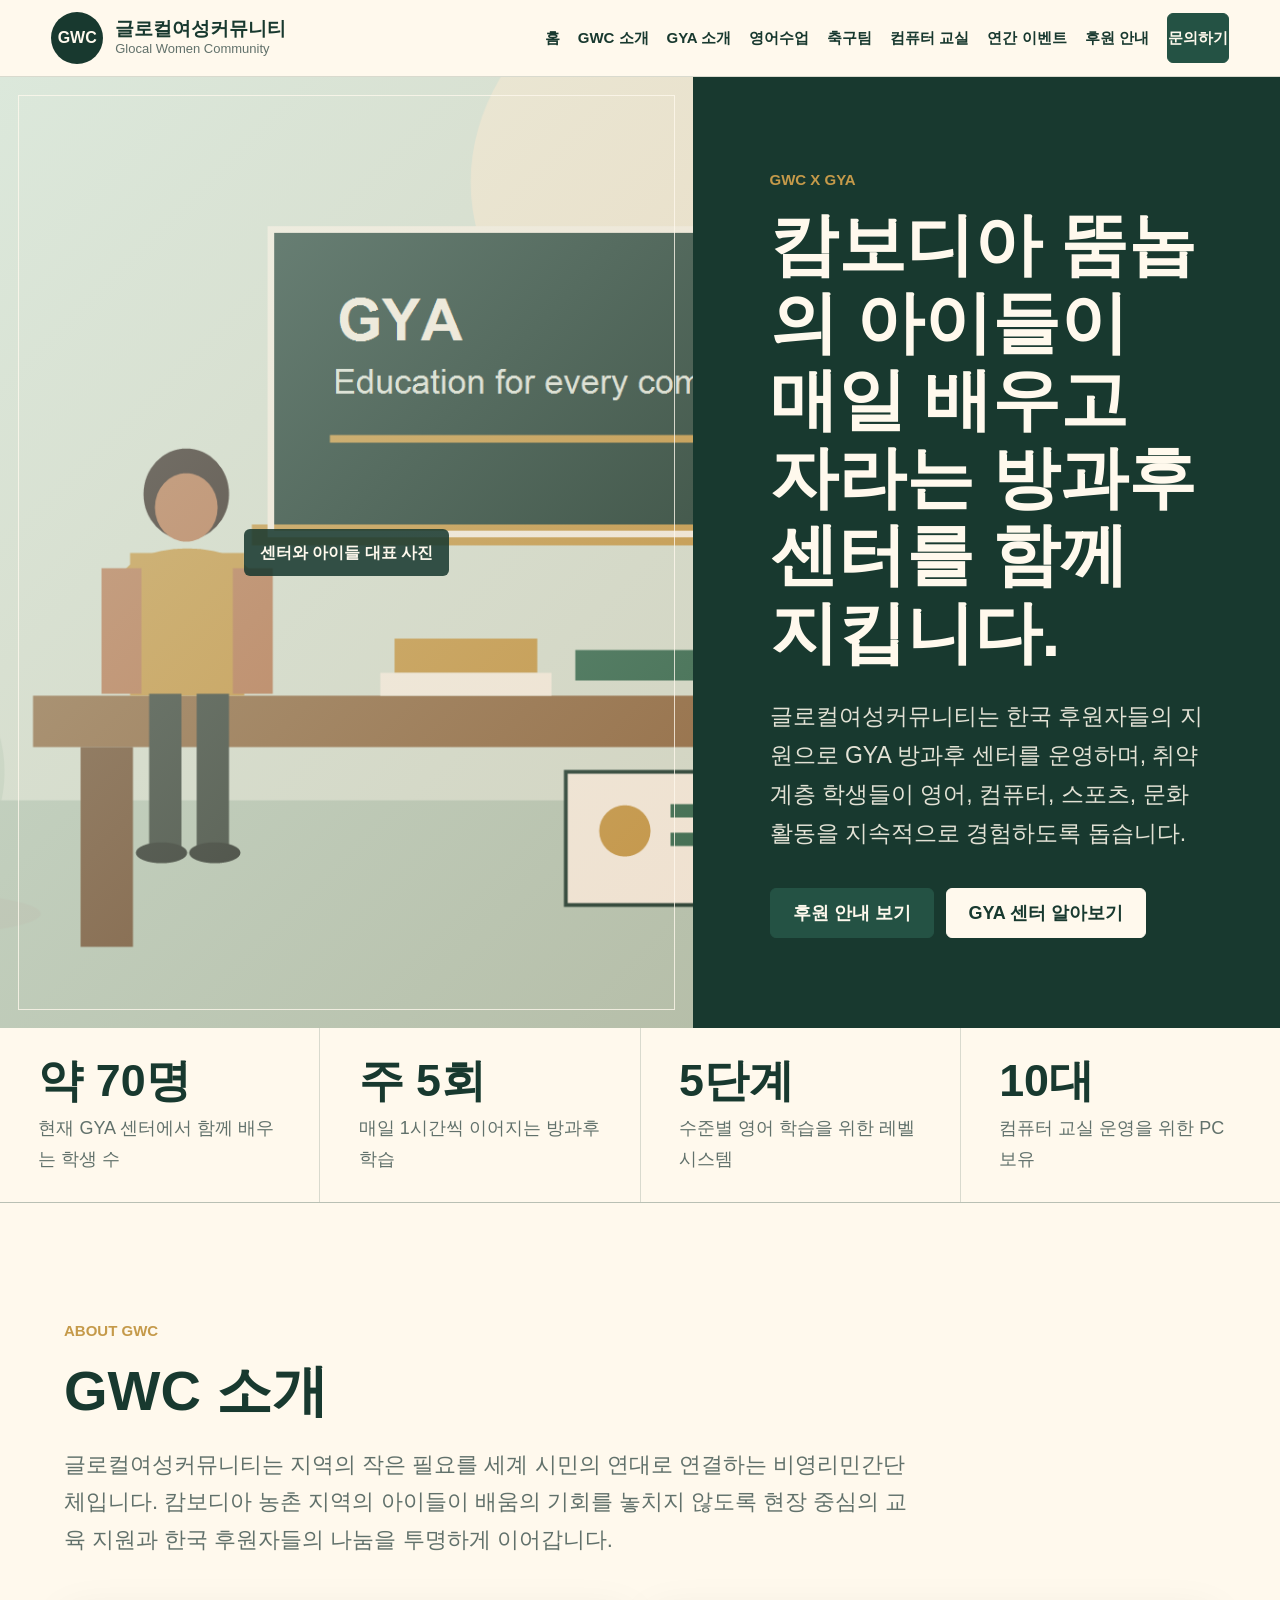
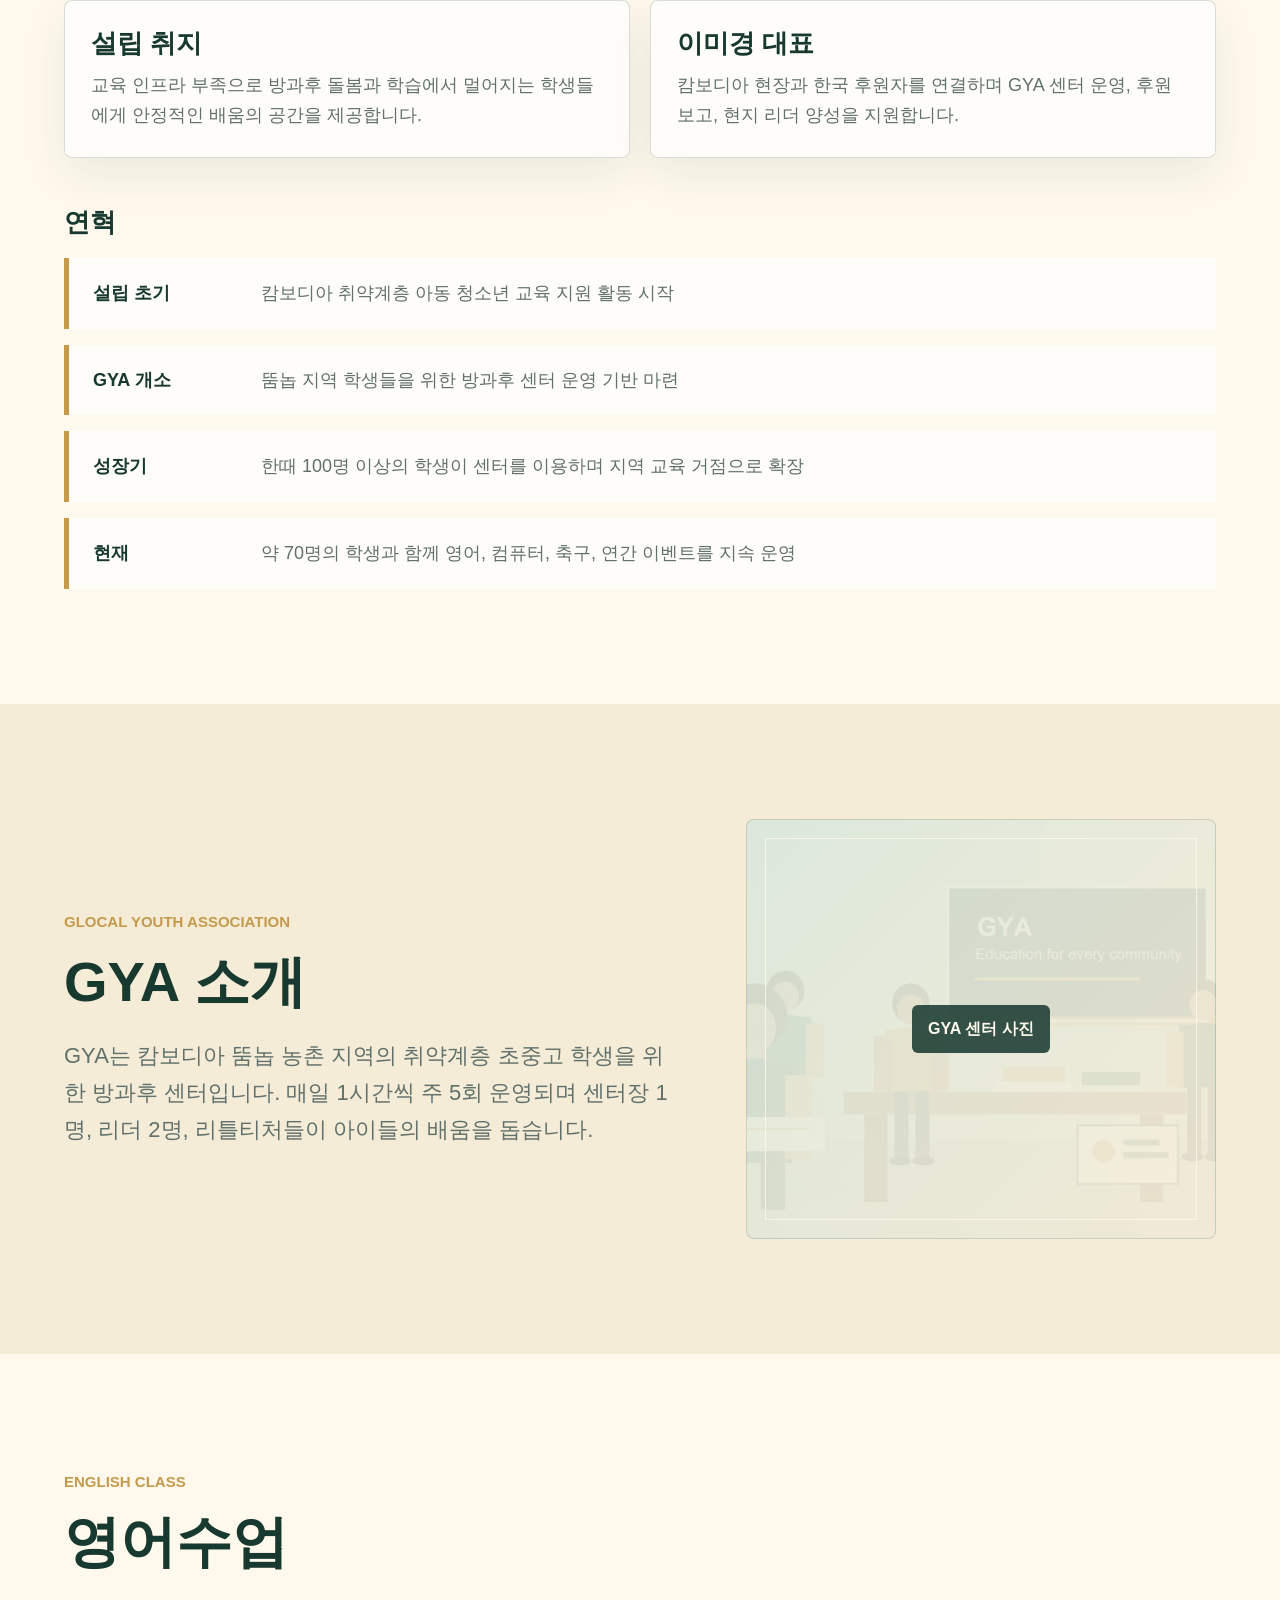
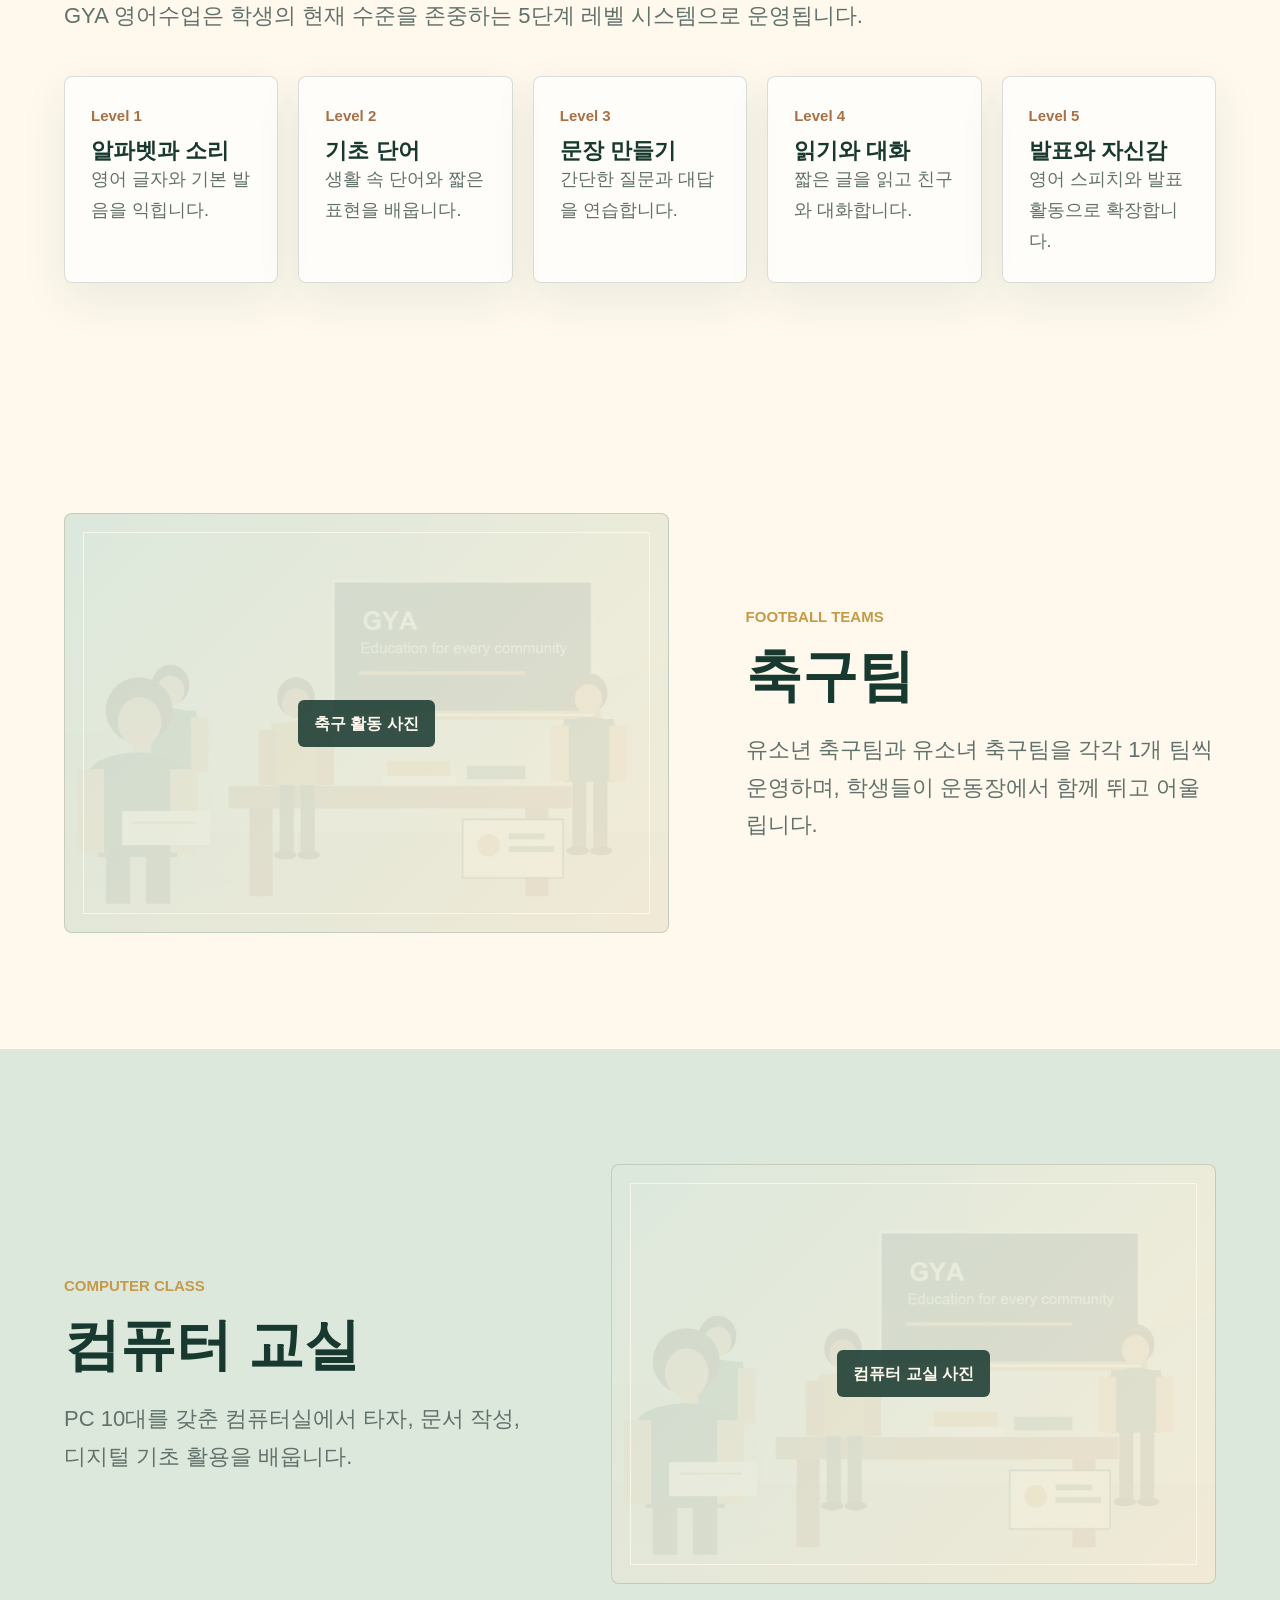
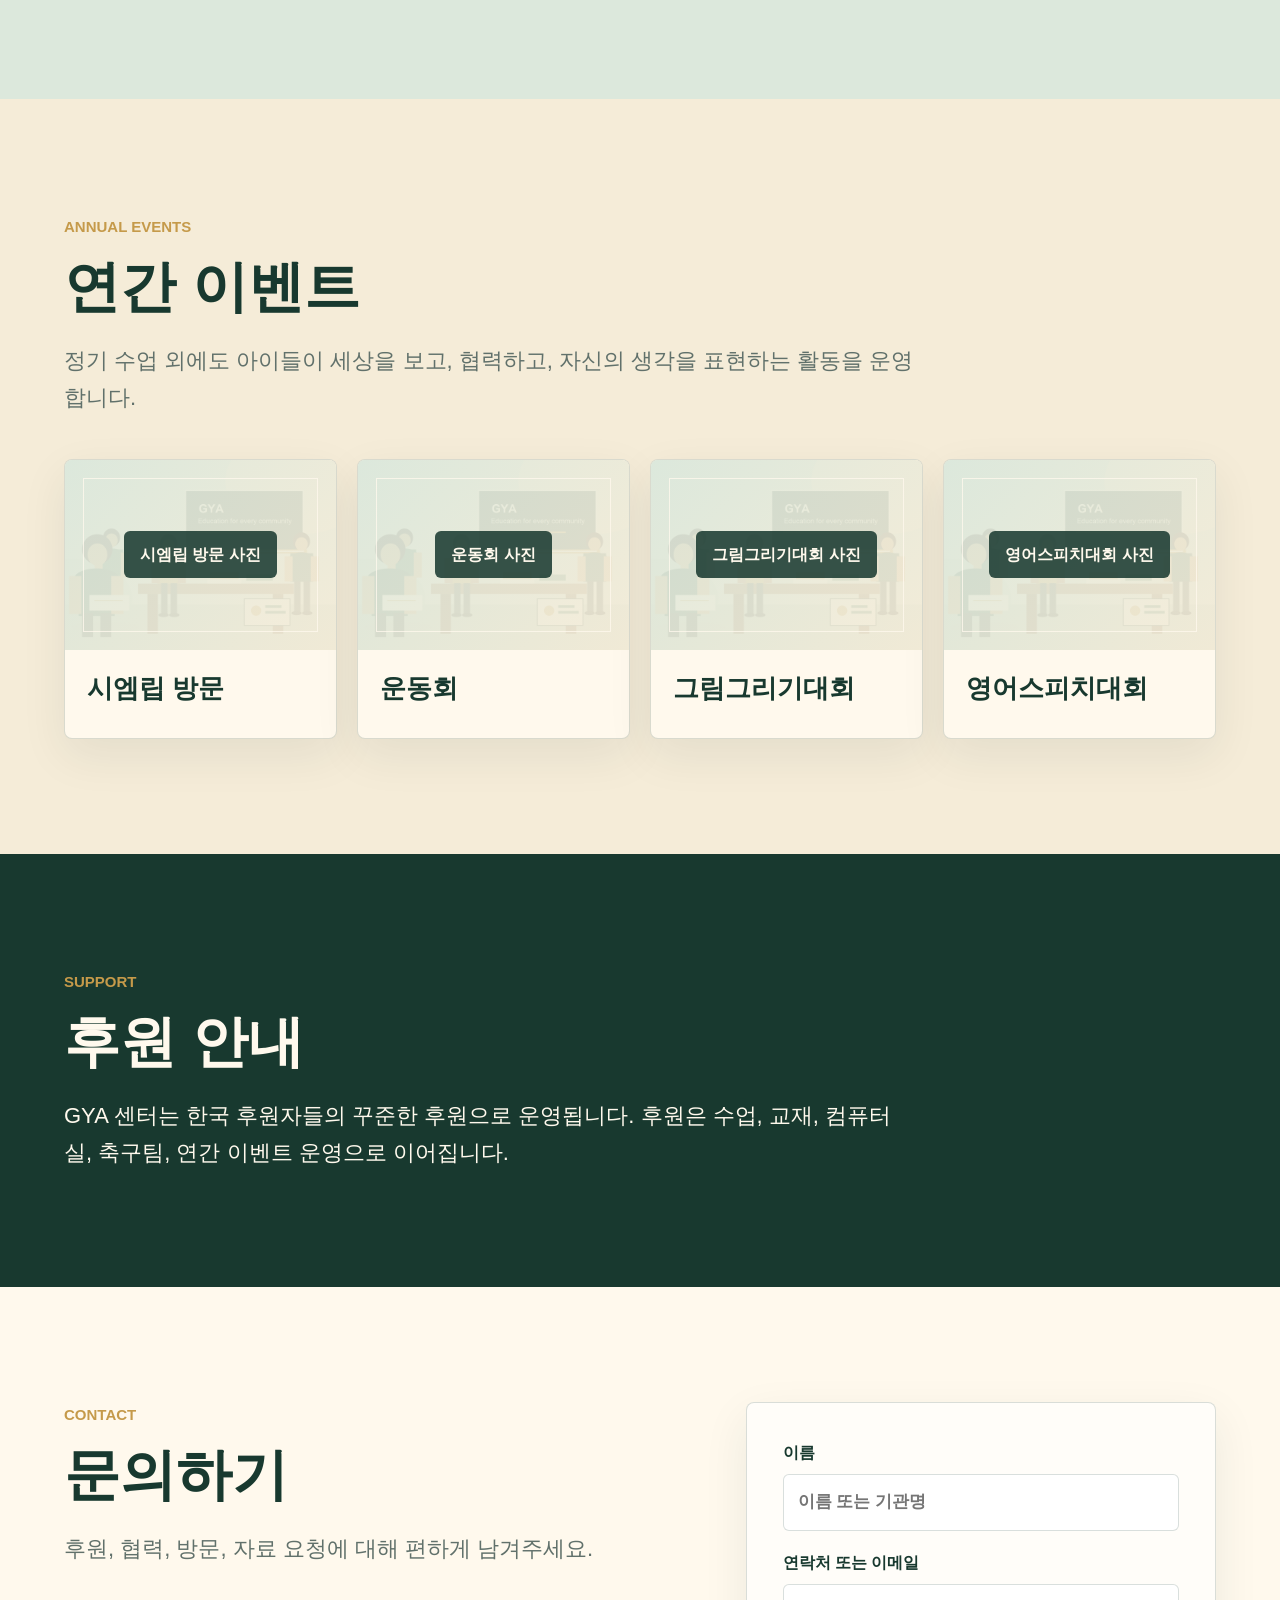
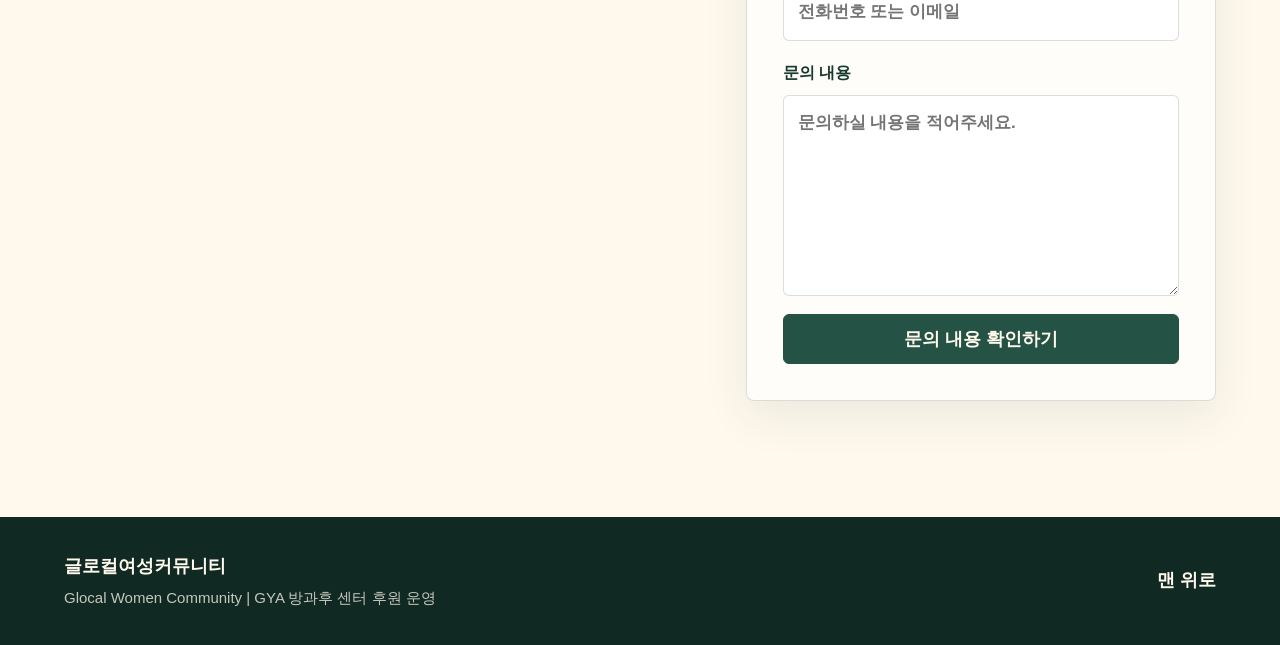
==== index.html @ 7e966a12 "Add GWC homepage and business card" ====
<!doctype html>
<html lang="ko">
  <head>
    <meta charset="UTF-8" />
    <meta name="viewport" content="width=device-width, initial-scale=1.0" />
    <meta
      name="description"
      content="글로컬여성커뮤니티(GWC)는 캄보디아 뚬놉 지역 취약계층 학생을 위한 GYA 방과후 센터를 운영하는 비영리민간단체입니다."
    />
    <title>글로컬여성커뮤니티 GWC</title>
    <link rel="stylesheet" href="styles.css" />
  </head>
  <body>
    <header class="site-header" data-header>
      <a class="brand" href="#home" aria-label="글로컬여성커뮤니티 홈으로 이동">
        <span class="brand-mark">GWC</span>
        <span>
          <strong>글로컬여성커뮤니티</strong>
          <small>Glocal Women Community</small>
        </span>
      </a>

      <button class="menu-button" type="button" aria-label="메뉴 열기" aria-expanded="false" data-menu-button>
        <span></span>
        <span></span>
        <span></span>
      </button>

      <nav class="site-nav" aria-label="주요 메뉴" data-nav>
        <a href="#home">홈</a>
        <a href="#gwc">GWC 소개</a>
        <a href="#gya">GYA 소개</a>
        <a href="#english">영어수업</a>
        <a href="#football">축구팀</a>
        <a href="#computer">컴퓨터 교실</a>
        <a href="#events">연간 이벤트</a>
        <a href="#support">후원 안내</a>
        <a class="nav-cta" href="#contact">문의하기</a>
      </nav>
    </header>

    <main>
      <section class="hero" id="home">
        <div class="hero-visual photo-placeholder photo-hero" role="img" aria-label="센터와 아이들을 대표하는 임시 이미지 영역">
          <span>센터와 아이들 대표 사진</span>
        </div>
        <div class="hero-content">
          <p class="eyebrow">GWC x GYA</p>
          <h1>캄보디아 뚬놉의 아이들이 매일 배우고 자라는 방과후 센터를 함께 지킵니다.</h1>
          <p class="hero-copy">
            글로컬여성커뮤니티는 한국 후원자들의 지원으로 GYA 방과후 센터를 운영하며,
            취약계층 학생들이 영어, 컴퓨터, 스포츠, 문화 활동을 지속적으로 경험하도록 돕습니다.
          </p>
          <div class="hero-actions">
            <a class="button primary" href="#support">후원 안내 보기</a>
            <a class="button secondary" href="#gya">GYA 센터 알아보기</a>
          </div>
        </div>
      </section>

      <section class="impact-band" aria-label="핵심 운영 정보">
        <div><strong>약 70명</strong><span>현재 GYA 센터에서 함께 배우는 학생 수</span></div>
        <div><strong>주 5회</strong><span>매일 1시간씩 이어지는 방과후 학습</span></div>
        <div><strong>5단계</strong><span>수준별 영어 학습을 위한 레벨 시스템</span></div>
        <div><strong>10대</strong><span>컴퓨터 교실 운영을 위한 PC 보유</span></div>
      </section>

      <section class="section intro-section" id="gwc">
        <div class="section-heading">
          <p class="eyebrow">About GWC</p>
          <h2>GWC 소개</h2>
          <p>
            글로컬여성커뮤니티는 지역의 작은 필요를 세계 시민의 연대로 연결하는 비영리민간단체입니다.
            캄보디아 농촌 지역의 아이들이 배움의 기회를 놓치지 않도록 현장 중심의 교육 지원과
            한국 후원자들의 나눔을 투명하게 이어갑니다.
          </p>
        </div>

        <div class="purpose-grid">
          <article>
            <h3>설립 취지</h3>
            <p>교육 인프라 부족으로 방과후 돌봄과 학습에서 멀어지는 학생들에게 안정적인 배움의 공간을 제공합니다.</p>
          </article>
          <article>
            <h3>이미경 대표</h3>
            <p>캄보디아 현장과 한국 후원자를 연결하며 GYA 센터 운영, 후원 보고, 현지 리더 양성을 지원합니다.</p>
          </article>
        </div>

        <div class="history">
          <h3>연혁</h3>
          <ol>
            <li><time>설립 초기</time><span>캄보디아 취약계층 아동 청소년 교육 지원 활동 시작</span></li>
            <li><time>GYA 개소</time><span>뚬놉 지역 학생들을 위한 방과후 센터 운영 기반 마련</span></li>
            <li><time>성장기</time><span>한때 100명 이상의 학생이 센터를 이용하며 지역 교육 거점으로 확장</span></li>
            <li><time>현재</time><span>약 70명의 학생과 함께 영어, 컴퓨터, 축구, 연간 이벤트를 지속 운영</span></li>
          </ol>
        </div>
      </section>

      <section class="section gya-section" id="gya">
        <div class="split">
          <div class="section-heading">
            <p class="eyebrow">Glocal Youth Association</p>
            <h2>GYA 소개</h2>
            <p>
              GYA는 캄보디아 뚬놉 농촌 지역의 취약계층 초중고 학생을 위한 방과후 센터입니다.
              매일 1시간씩 주 5회 운영되며 센터장 1명, 리더 2명, 리틀티처들이 아이들의 배움을 돕습니다.
            </p>
          </div>
          <div class="photo-placeholder center-photo" role="img" aria-label="GYA 센터 사진 임시 영역">
            <span>GYA 센터 사진</span>
          </div>
        </div>
      </section>

      <section class="section program-section" id="english">
        <div class="section-heading">
          <p class="eyebrow">English Class</p>
          <h2>영어수업</h2>
          <p>GYA 영어수업은 학생의 현재 수준을 존중하는 5단계 레벨 시스템으로 운영됩니다.</p>
        </div>
        <div class="level-grid">
          <article><span>Level 1</span><strong>알파벳과 소리</strong><p>영어 글자와 기본 발음을 익힙니다.</p></article>
          <article><span>Level 2</span><strong>기초 단어</strong><p>생활 속 단어와 짧은 표현을 배웁니다.</p></article>
          <article><span>Level 3</span><strong>문장 만들기</strong><p>간단한 질문과 대답을 연습합니다.</p></article>
          <article><span>Level 4</span><strong>읽기와 대화</strong><p>짧은 글을 읽고 친구와 대화합니다.</p></article>
          <article><span>Level 5</span><strong>발표와 자신감</strong><p>영어 스피치와 발표 활동으로 확장합니다.</p></article>
        </div>
      </section>

      <section class="section activity-pair" id="football">
        <div class="photo-placeholder wide-photo" role="img" aria-label="축구 활동 사진 임시 영역"><span>축구 활동 사진</span></div>
        <div class="section-heading">
          <p class="eyebrow">Football Teams</p>
          <h2>축구팀</h2>
          <p>유소년 축구팀과 유소녀 축구팀을 각각 1개 팀씩 운영하며, 학생들이 운동장에서 함께 뛰고 어울립니다.</p>
        </div>
      </section>

      <section class="section activity-pair reverse" id="computer">
        <div class="section-heading">
          <p class="eyebrow">Computer Class</p>
          <h2>컴퓨터 교실</h2>
          <p>PC 10대를 갖춘 컴퓨터실에서 타자, 문서 작성, 디지털 기초 활용을 배웁니다.</p>
        </div>
        <div class="photo-placeholder wide-photo" role="img" aria-label="컴퓨터 교실 사진 임시 영역"><span>컴퓨터 교실 사진</span></div>
      </section>

      <section class="section events-section" id="events">
        <div class="section-heading">
          <p class="eyebrow">Annual Events</p>
          <h2>연간 이벤트</h2>
          <p>정기 수업 외에도 아이들이 세상을 보고, 협력하고, 자신의 생각을 표현하는 활동을 운영합니다.</p>
        </div>
        <div class="event-gallery">
          <article><div class="photo-placeholder event-photo"><span>시엠립 방문 사진</span></div><h3>시엠립 방문</h3></article>
          <article><div class="photo-placeholder event-photo"><span>운동회 사진</span></div><h3>운동회</h3></article>
          <article><div class="photo-placeholder event-photo"><span>그림그리기대회 사진</span></div><h3>그림그리기대회</h3></article>
          <article><div class="photo-placeholder event-photo"><span>영어스피치대회 사진</span></div><h3>영어스피치대회</h3></article>
        </div>
      </section>

      <section class="section support-section" id="support">
        <div class="section-heading">
          <p class="eyebrow">Support</p>
          <h2>후원 안내</h2>
          <p>GYA 센터는 한국 후원자들의 꾸준한 후원으로 운영됩니다. 후원은 수업, 교재, 컴퓨터실, 축구팀, 연간 이벤트 운영으로 이어집니다.</p>
        </div>
      </section>

      <section class="section contact-section" id="contact">
        <div class="contact-copy">
          <p class="eyebrow">Contact</p>
          <h2>문의하기</h2>
          <p>후원, 협력, 방문, 자료 요청에 대해 편하게 남겨주세요.</p>
        </div>
        <form class="contact-form" aria-label="문의하기 양식">
          <label>이름<input type="text" name="name" placeholder="이름 또는 기관명" /></label>
          <label>연락처 또는 이메일<input type="text" name="contact" placeholder="전화번호 또는 이메일" /></label>
          <label>문의 내용<textarea name="message" rows="6" placeholder="문의하실 내용을 적어주세요."></textarea></label>
          <button class="button primary" type="submit">문의 내용 확인하기</button>
        </form>
      </section>
    </main>

    <footer class="site-footer">
      <div>
        <strong>글로컬여성커뮤니티</strong>
        <p>Glocal Women Community | GYA 방과후 센터 후원 운영</p>
      </div>
      <a href="#home">맨 위로</a>
    </footer>

    <script src="script.js"></script>
  </body>
</html>
---- styles.css ----
:root {
  --green-950: #18392f;
  --green-850: #245244;
  --green-700: #36705c;
  --sage: #dce8dc;
  --ivory: #fff9ed;
  --cream: #f5ecd8;
  --earth: #a96f45;
  --gold: #c59a4a;
  --ink: #22302b;
  --muted: #61716b;
  --line: rgba(24, 57, 47, 0.16);
  --white: #ffffff;
  --shadow: 0 20px 58px rgba(24, 57, 47, 0.15);
}

* { box-sizing: border-box; }
html { scroll-behavior: smooth; }
body {
  margin: 0;
  color: var(--ink);
  background: var(--ivory);
  font-family: "Malgun Gothic", "Apple SD Gothic Neo", Arial, sans-serif;
  font-size: 18px;
  line-height: 1.7;
}
a { color: inherit; text-decoration: none; }
button, input, textarea { font: inherit; }

.site-header {
  position: sticky;
  top: 0;
  z-index: 20;
  display: flex;
  align-items: center;
  justify-content: space-between;
  min-height: 76px;
  padding: 12px clamp(16px, 4vw, 56px);
  background: rgba(255, 249, 237, 0.96);
  border-bottom: 1px solid var(--line);
  backdrop-filter: blur(14px);
}
.brand { display: inline-flex; align-items: center; gap: 12px; min-width: 0; }
.brand-mark {
  display: grid;
  width: 52px;
  height: 52px;
  place-items: center;
  flex: 0 0 auto;
  border-radius: 50%;
  color: var(--ivory);
  background: var(--green-950);
  font-size: 16px;
  font-weight: 800;
}
.brand strong, .brand small { display: block; }
.brand strong { color: var(--green-950); font-size: 19px; line-height: 1.2; }
.brand small { color: var(--muted); font-size: 13px; line-height: 1.3; }
.site-nav { display: flex; align-items: center; gap: 18px; color: var(--green-950); font-size: 15px; font-weight: 800; }
.site-nav a { padding: 10px 0; white-space: nowrap; }
.nav-cta, .button {
  display: inline-flex;
  align-items: center;
  justify-content: center;
  min-height: 50px;
  padding: 13px 22px;
  border: 1px solid transparent;
  border-radius: 6px;
  font-weight: 800;
  line-height: 1.25;
}
.nav-cta, .button.primary { color: var(--ivory); background: var(--green-850); border-color: var(--green-850); }
.button.secondary { color: var(--green-950); background: var(--ivory); border-color: var(--ivory); }
.menu-button { display: none; width: 46px; height: 46px; padding: 0; border: 1px solid var(--line); border-radius: 6px; background: var(--white); }
.menu-button span { display: block; width: 22px; height: 2px; margin: 5px auto; background: var(--green-950); }

.hero {
  display: grid;
  grid-template-columns: minmax(0, 0.92fr) minmax(420px, 0.78fr);
  align-items: stretch;
  min-height: calc(100vh - 76px);
  background: var(--green-950);
}
.hero-visual { min-height: 560px; border-radius: 0; }
.hero-content { display: grid; align-content: center; padding: clamp(56px, 7vw, 96px) clamp(24px, 6vw, 82px); color: var(--ivory); }
.eyebrow { margin: 0 0 14px; color: var(--gold); font-size: 15px; font-weight: 800; letter-spacing: 0; text-transform: uppercase; }
h1, h2, h3, p { overflow-wrap: anywhere; }
h1 { margin: 0; max-width: 760px; font-size: clamp(38px, 5.4vw, 68px); line-height: 1.14; letter-spacing: 0; }
.hero-copy { max-width: 680px; margin: 26px 0 0; color: rgba(255, 249, 237, 0.88); font-size: clamp(19px, 2vw, 23px); }
.hero-actions { display: flex; flex-wrap: wrap; gap: 12px; margin-top: 34px; }

.photo-placeholder {
  position: relative;
  display: grid;
  min-height: 260px;
  place-items: center;
  overflow: hidden;
  color: var(--green-950);
  background: linear-gradient(135deg, rgba(220, 232, 220, 0.92), rgba(245, 236, 216, 0.92)), url("assets/hero-education.png") center / cover;
  border: 1px solid var(--line);
}
.photo-placeholder::after { position: absolute; inset: 18px; border: 1px solid rgba(255, 249, 237, 0.78); content: ""; }
.photo-placeholder span {
  position: relative;
  z-index: 1;
  display: inline-flex;
  padding: 10px 16px;
  border-radius: 6px;
  color: var(--ivory);
  background: rgba(24, 57, 47, 0.86);
  font-size: 16px;
  font-weight: 800;
}
.photo-hero { background: linear-gradient(135deg, rgba(220, 232, 220, 0.52), rgba(169, 111, 69, 0.18)), url("assets/hero-education.png") center / cover; border: 0; }

.impact-band { display: grid; grid-template-columns: repeat(4, 1fr); gap: 1px; background: var(--line); border-bottom: 1px solid var(--line); }
.impact-band div { min-height: 160px; padding: 28px clamp(18px, 3vw, 42px); background: var(--ivory); }
.impact-band strong { display: block; color: var(--green-950); font-size: clamp(30px, 3.5vw, 46px); line-height: 1.1; }
.impact-band span { display: block; margin-top: 8px; color: var(--muted); }
.section { padding: clamp(68px, 9vw, 118px) clamp(16px, 5vw, 72px); }
.section-heading, .contact-copy { max-width: 850px; }
.section-heading h2, .contact-copy h2 { margin: 0; color: var(--green-950); font-size: clamp(34px, 4.4vw, 56px); line-height: 1.18; letter-spacing: 0; }
.section-heading p:not(.eyebrow), .contact-copy p:not(.eyebrow) { margin: 22px 0 0; color: var(--muted); font-size: clamp(18px, 2vw, 22px); }

.purpose-grid, .level-grid, .event-gallery { display: grid; gap: 20px; margin-top: 42px; }
.purpose-grid { grid-template-columns: repeat(2, 1fr); }
.level-grid { grid-template-columns: repeat(5, 1fr); }
.event-gallery { grid-template-columns: repeat(4, 1fr); }
.purpose-grid article, .level-grid article, .event-gallery article, .contact-form {
  border: 1px solid var(--line);
  border-radius: 8px;
  background: rgba(255, 255, 255, 0.66);
  box-shadow: 0 16px 46px rgba(24, 57, 47, 0.08);
}
.purpose-grid article, .level-grid article { padding: 26px; }
.purpose-grid h3, .history h3, .event-gallery h3 { margin: 0 0 10px; color: var(--green-950); font-size: 26px; line-height: 1.25; }
.purpose-grid p, .level-grid p { margin: 0; color: var(--muted); }
.history { margin-top: 48px; }
.history ol { display: grid; gap: 16px; margin: 20px 0 0; padding: 0; list-style: none; }
.history li { display: grid; grid-template-columns: 150px minmax(0, 1fr); gap: 18px; padding: 20px 24px; border-left: 5px solid var(--gold); background: rgba(255, 255, 255, 0.66); }
.history time { color: var(--green-950); font-weight: 800; }
.history span { color: var(--muted); }
.gya-section, .events-section { background: var(--cream); }
.split, .activity-pair, .contact-section { display: grid; grid-template-columns: minmax(0, 0.9fr) minmax(340px, 0.7fr); gap: clamp(32px, 6vw, 80px); align-items: center; }
.activity-pair.reverse { grid-template-columns: minmax(340px, 0.7fr) minmax(0, 0.9fr); background: var(--sage); }
.center-photo, .wide-photo { min-height: 420px; border-radius: 8px; }
.level-grid span { display: block; color: var(--earth); font-size: 15px; font-weight: 800; }
.level-grid strong { display: block; margin-top: 8px; color: var(--green-950); font-size: 22px; line-height: 1.25; }
.event-gallery article { overflow: hidden; background: var(--ivory); }
.event-gallery h3 { padding: 0 22px 24px; margin-top: 22px; }
.event-photo { min-height: 190px; border: 0; border-radius: 0; }
.support-section { background: var(--green-950); color: var(--ivory); }
.support-section .section-heading h2, .support-section .section-heading p:not(.eyebrow) { color: inherit; }
.contact-section { align-items: start; }
.contact-form { display: grid; gap: 18px; padding: clamp(24px, 4vw, 36px); }
.contact-form label { display: grid; gap: 8px; color: var(--green-950); font-size: 16px; font-weight: 800; }
.contact-form input, .contact-form textarea { width: 100%; min-height: 52px; padding: 13px 14px; border: 1px solid var(--line); border-radius: 6px; color: var(--ink); background: var(--white); font-size: 17px; }
.contact-form textarea { resize: vertical; }
.contact-form button { width: 100%; cursor: pointer; font-size: 18px; }
.site-footer { display: flex; align-items: center; justify-content: space-between; gap: 20px; padding: 34px clamp(16px, 5vw, 72px); color: var(--ivory); background: #102a23; }
.site-footer p { margin: 4px 0 0; color: rgba(255, 249, 237, 0.76); font-size: 15px; }
.site-footer a { font-weight: 800; }

@media (max-width: 1180px) {
  .site-nav { position: absolute; top: 76px; right: 0; left: 0; display: none; flex-direction: column; align-items: stretch; gap: 0; padding: 10px 18px 20px; background: var(--ivory); border-bottom: 1px solid var(--line); box-shadow: var(--shadow); }
  .site-nav.is-open { display: flex; }
  .site-nav a { padding: 13px 4px; }
  .site-nav .nav-cta { margin-top: 8px; }
  .menu-button { display: block; }
  .hero, .split, .activity-pair, .activity-pair.reverse, .contact-section { grid-template-columns: 1fr; }
  .hero-visual { min-height: 420px; order: 2; }
  .hero-content { order: 1; }
  .level-grid, .event-gallery { grid-template-columns: repeat(2, 1fr); }
}

@media (max-width: 760px) {
  body { font-size: 17px; }
  .site-header { min-height: 68px; padding: 9px 16px; }
  .brand-mark { width: 46px; height: 46px; font-size: 14px; }
  .brand strong { max-width: 190px; font-size: 16px; }
  .site-nav { top: 68px; }
  .hero-content { padding: 58px 16px 62px; }
  .hero-visual { min-height: 300px; }
  .hero-actions, .button { width: 100%; }
  .impact-band, .purpose-grid, .level-grid, .event-gallery { grid-template-columns: 1fr; }
  .impact-band div { min-height: auto; padding: 24px 18px; }
  .section { padding: 62px 16px; }
  .center-photo, .wide-photo { min-height: 280px; }
  .history li { grid-template-columns: 1fr; gap: 8px; padding: 18px; }
  .event-gallery h3 { padding-inline: 18px; }
  .site-footer { display: grid; padding: 28px 16px; }
}
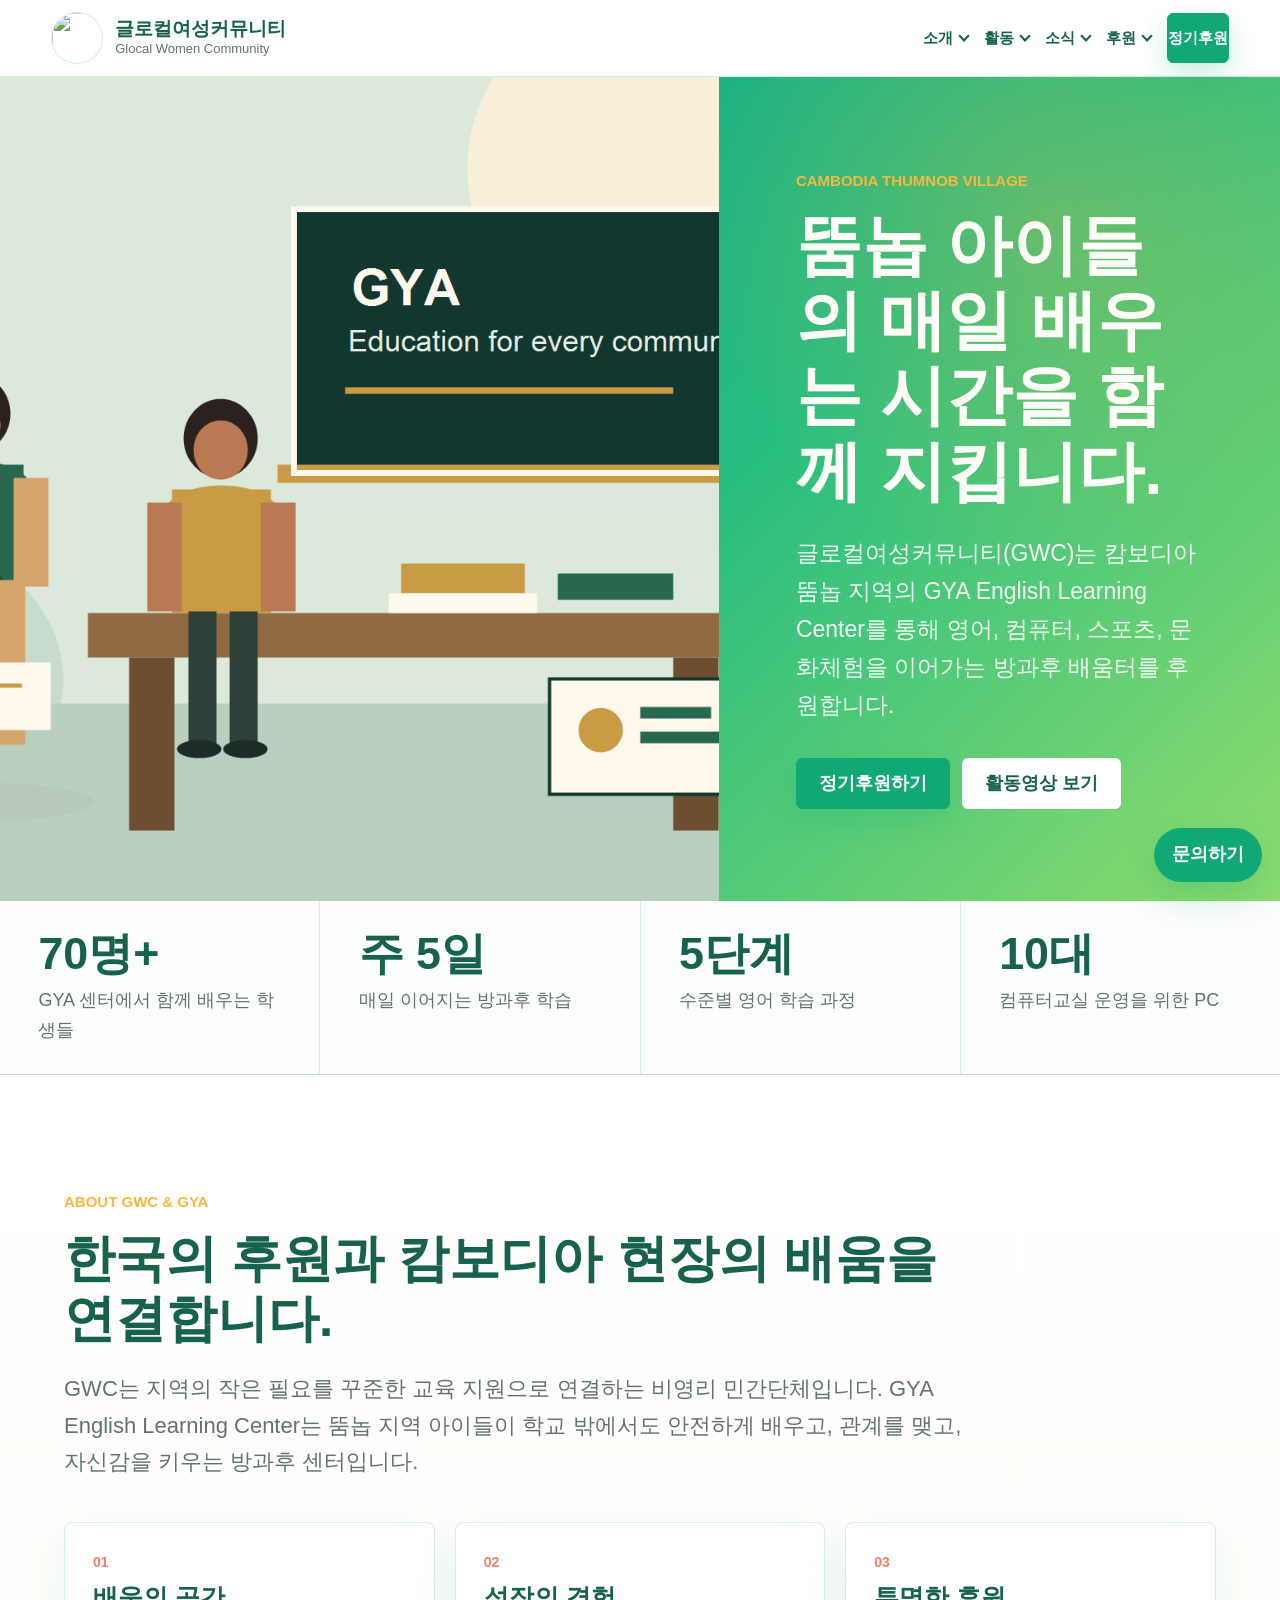
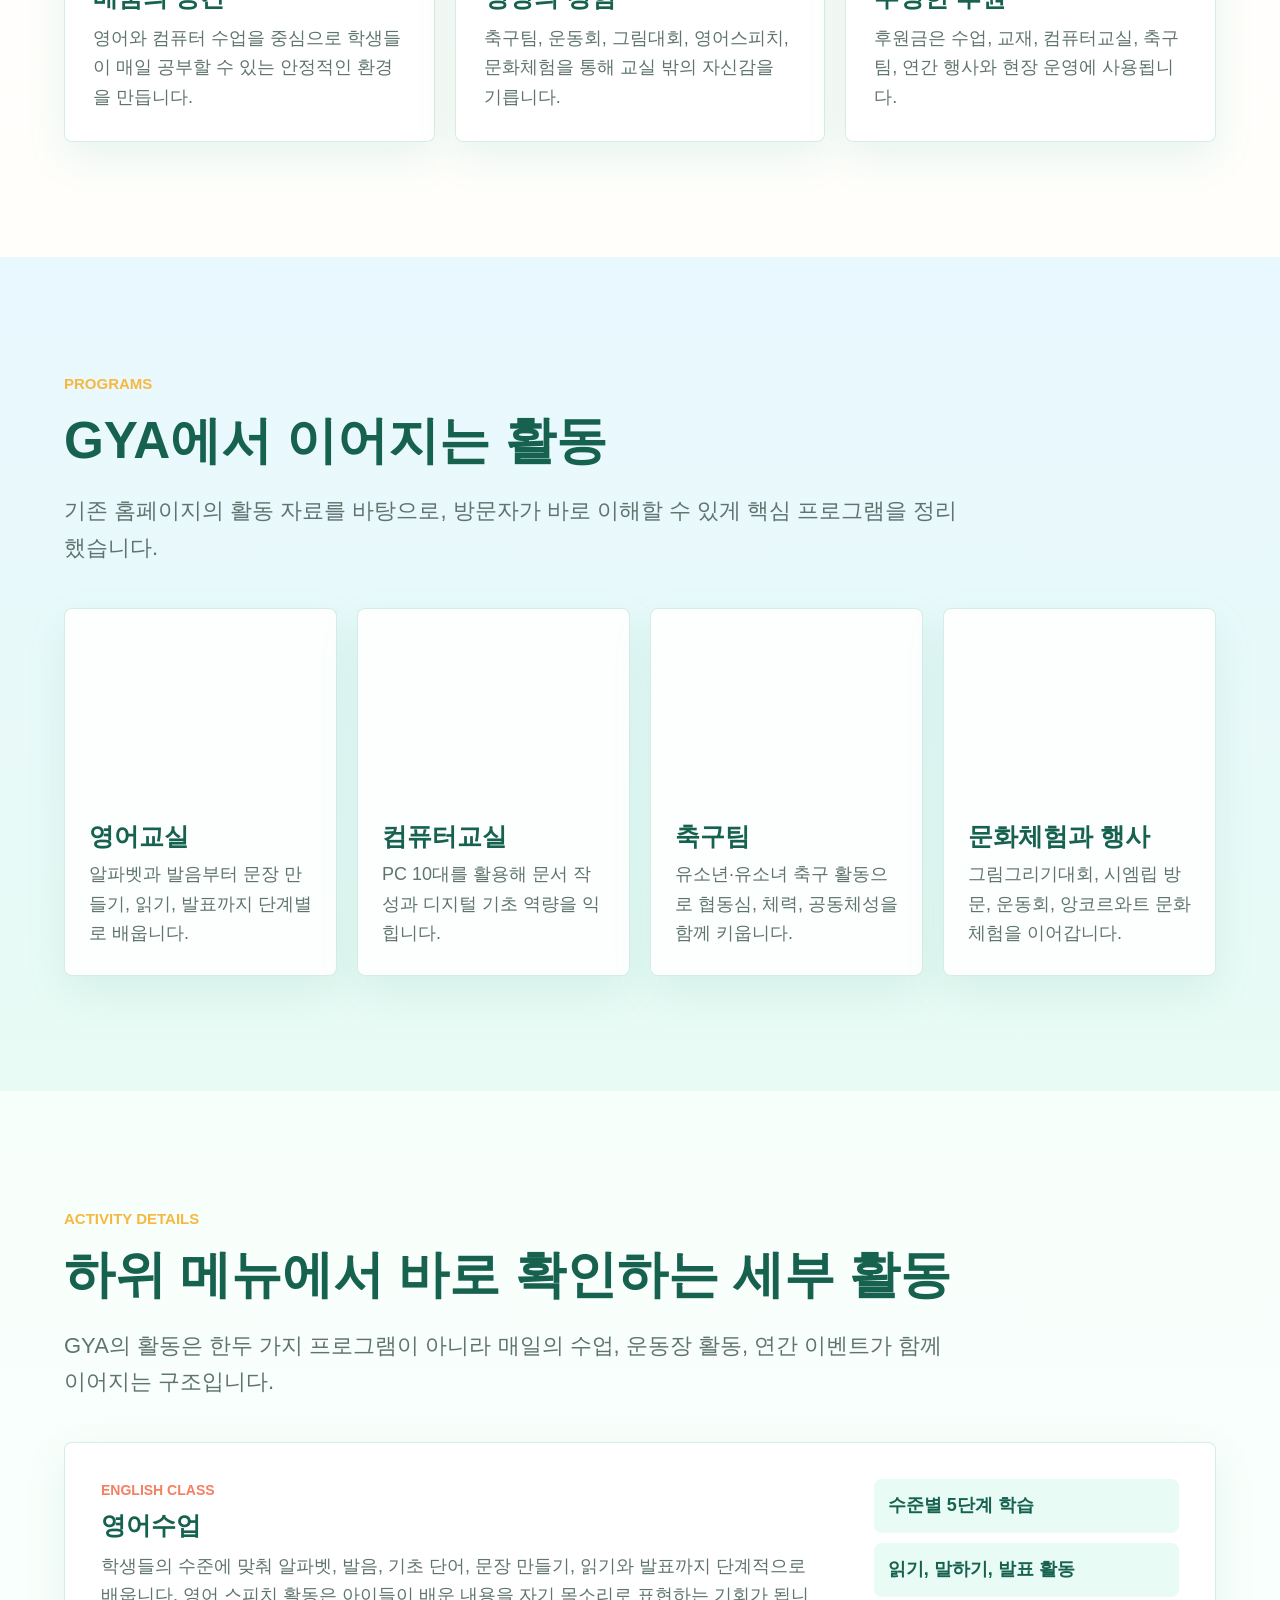
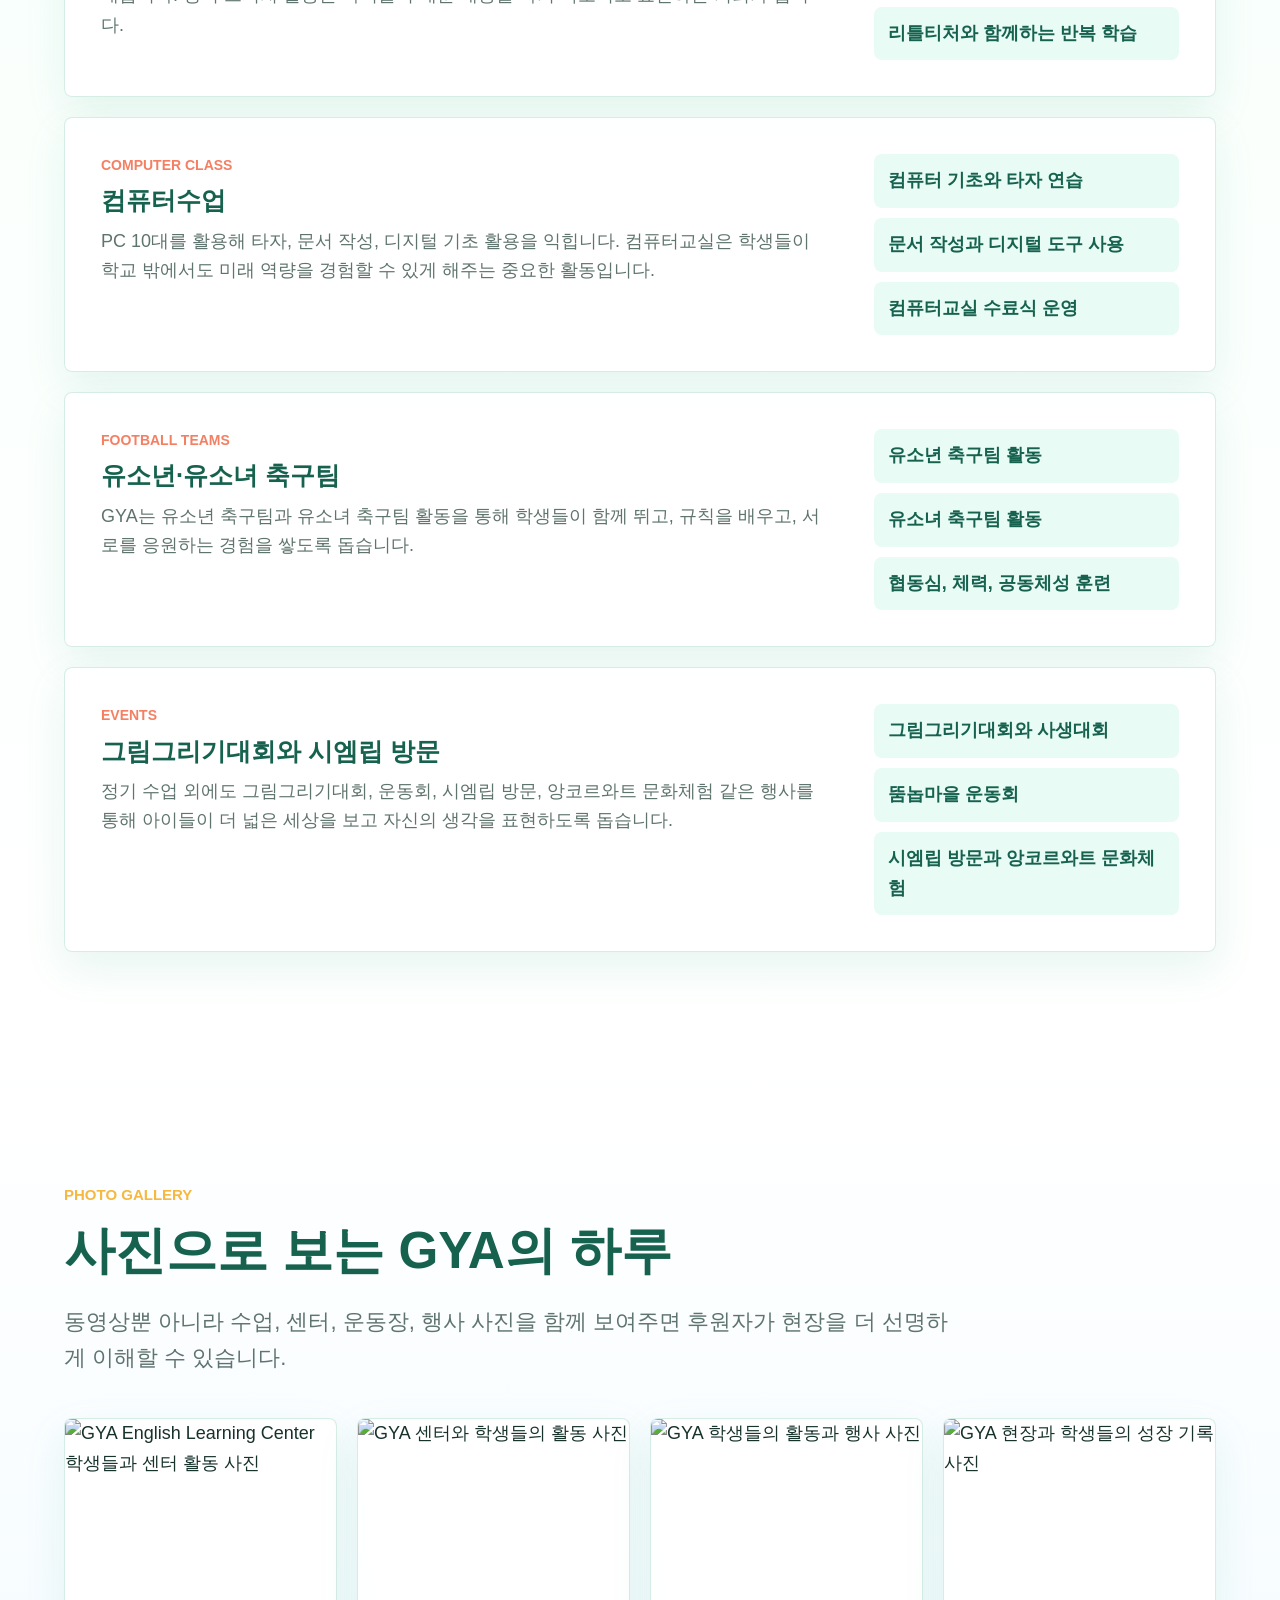
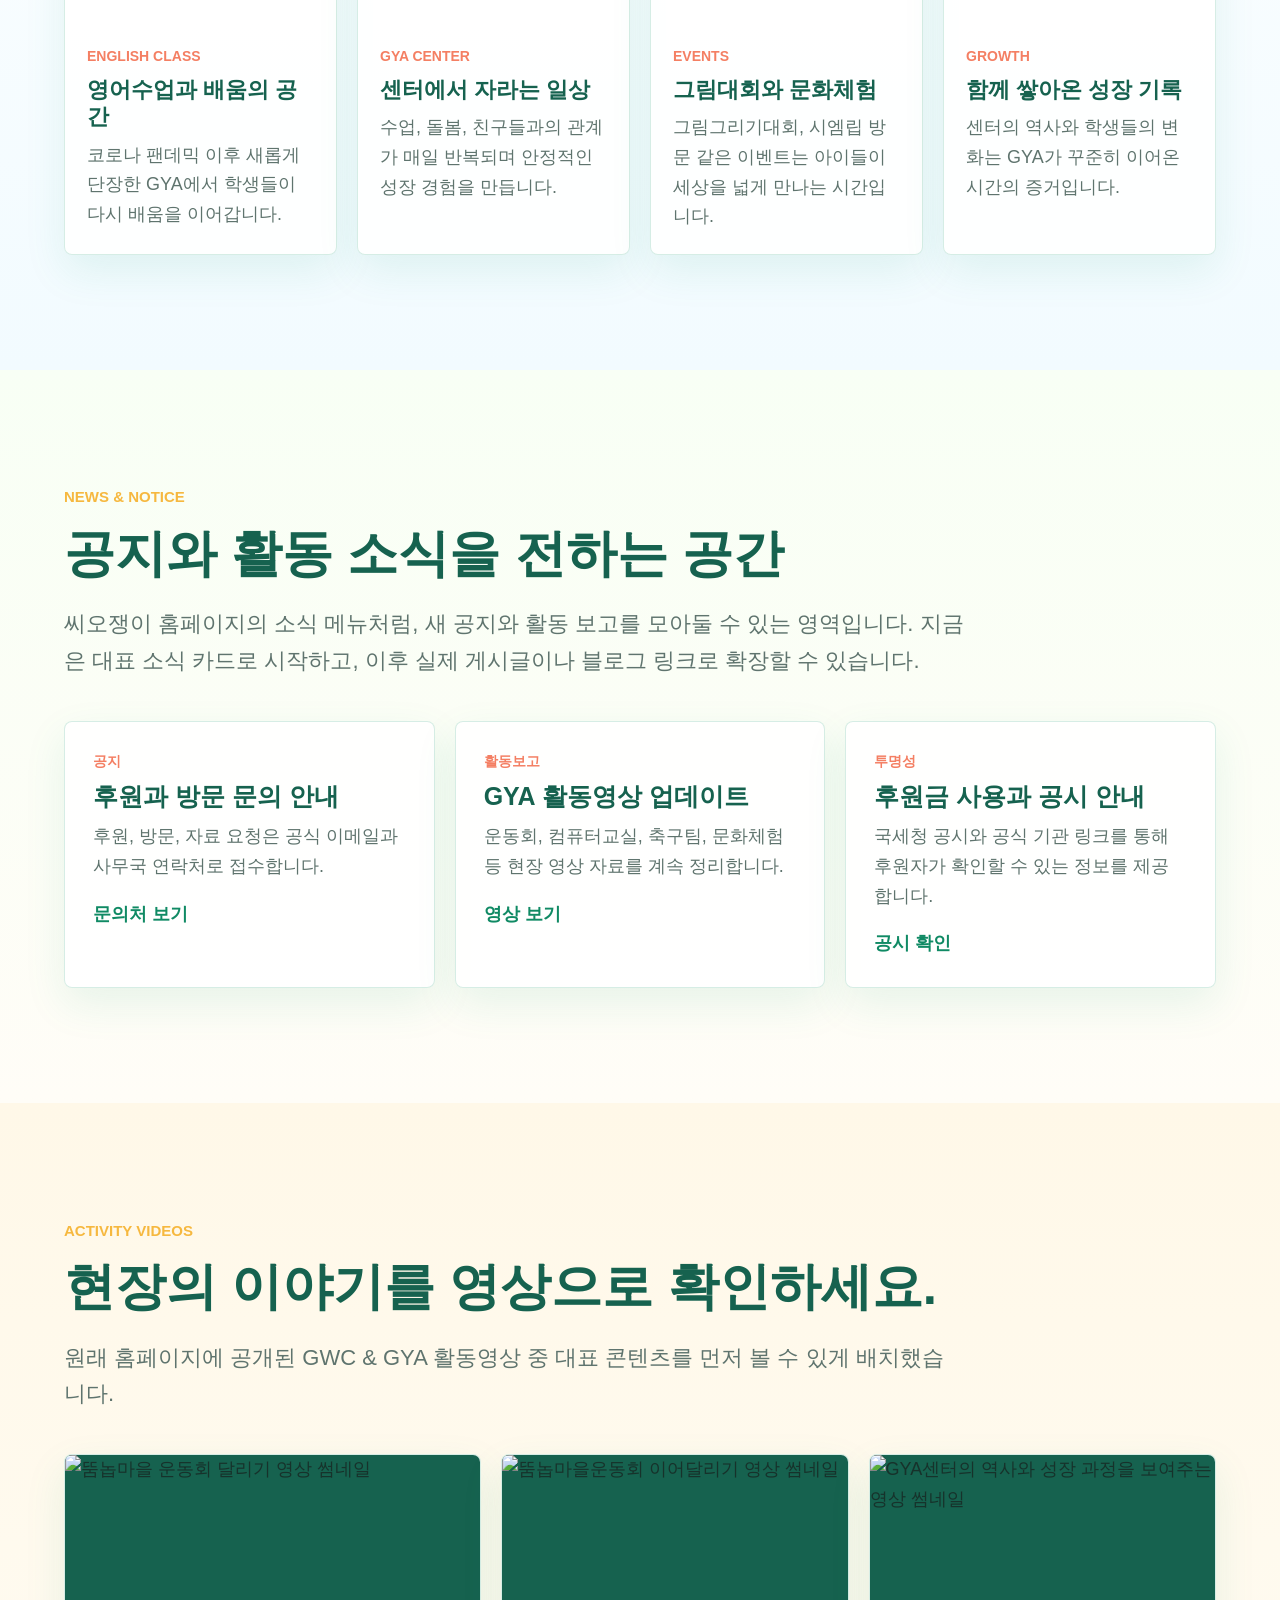
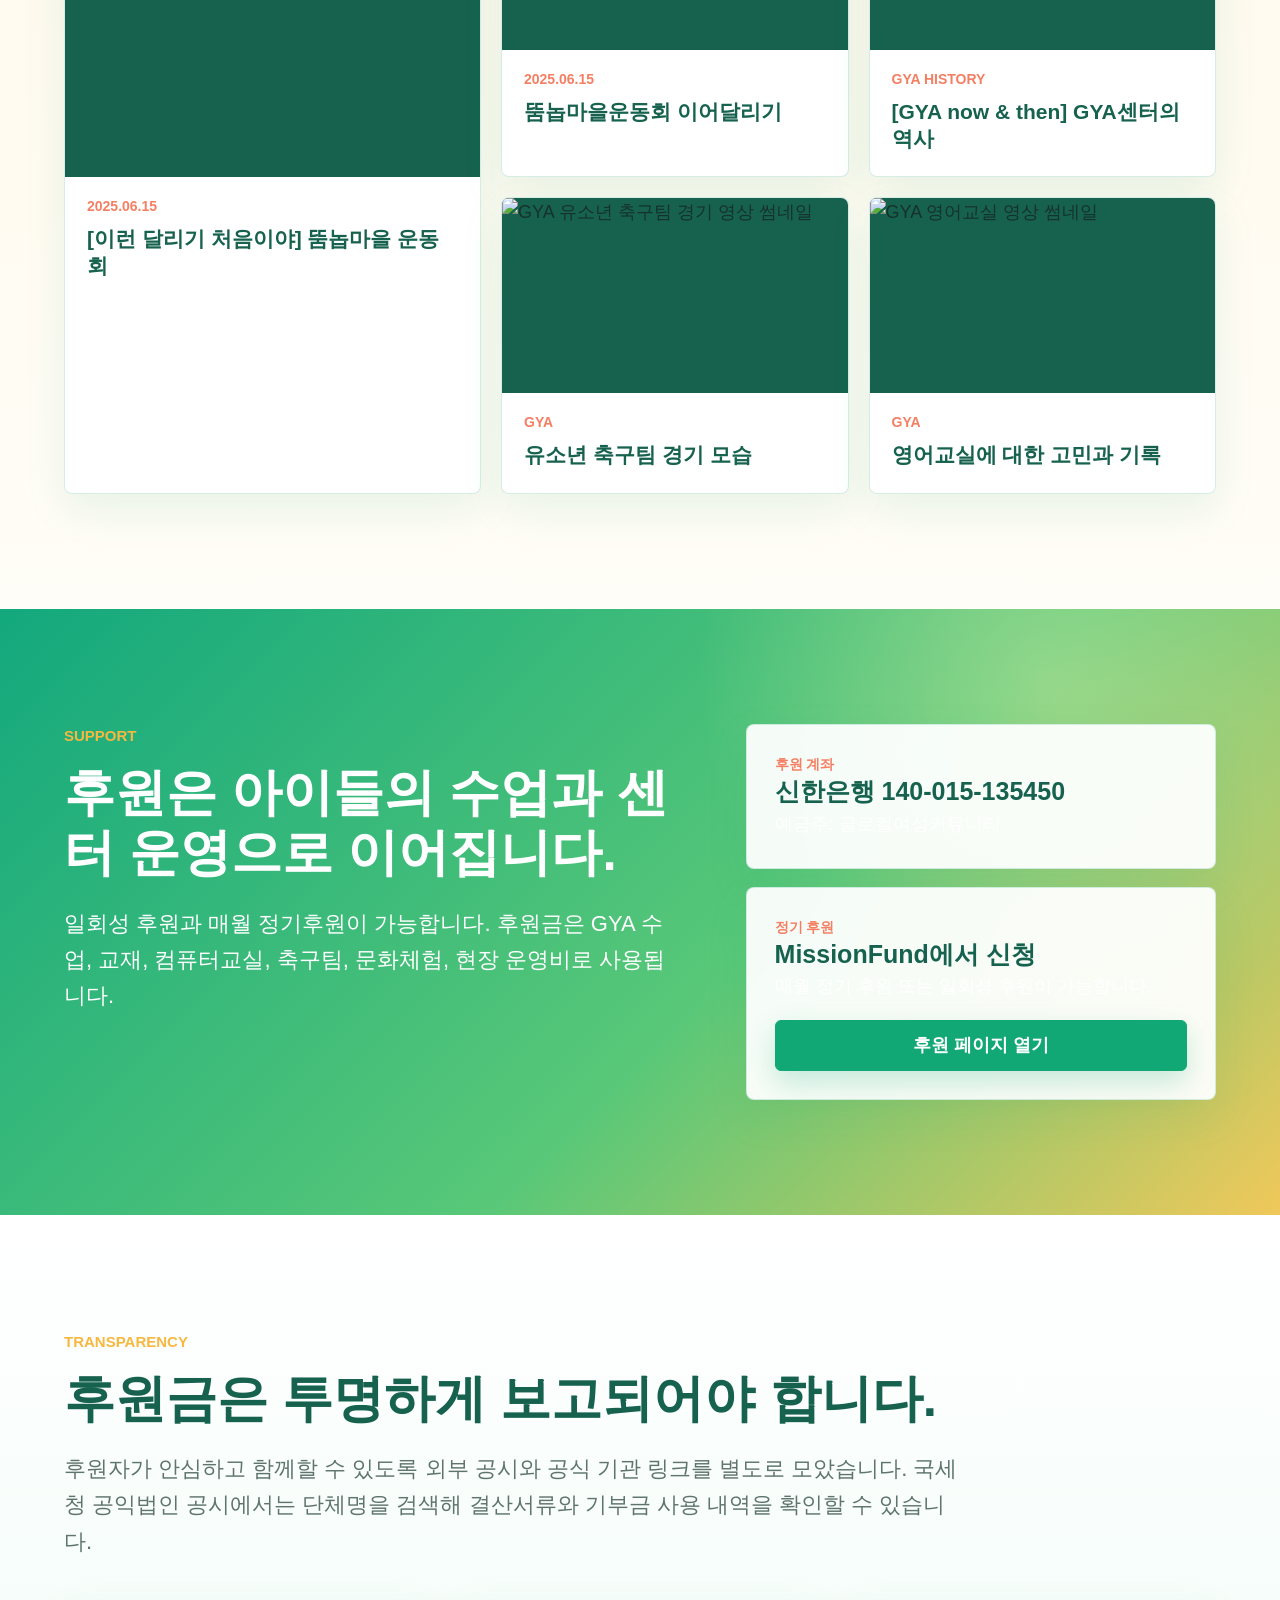
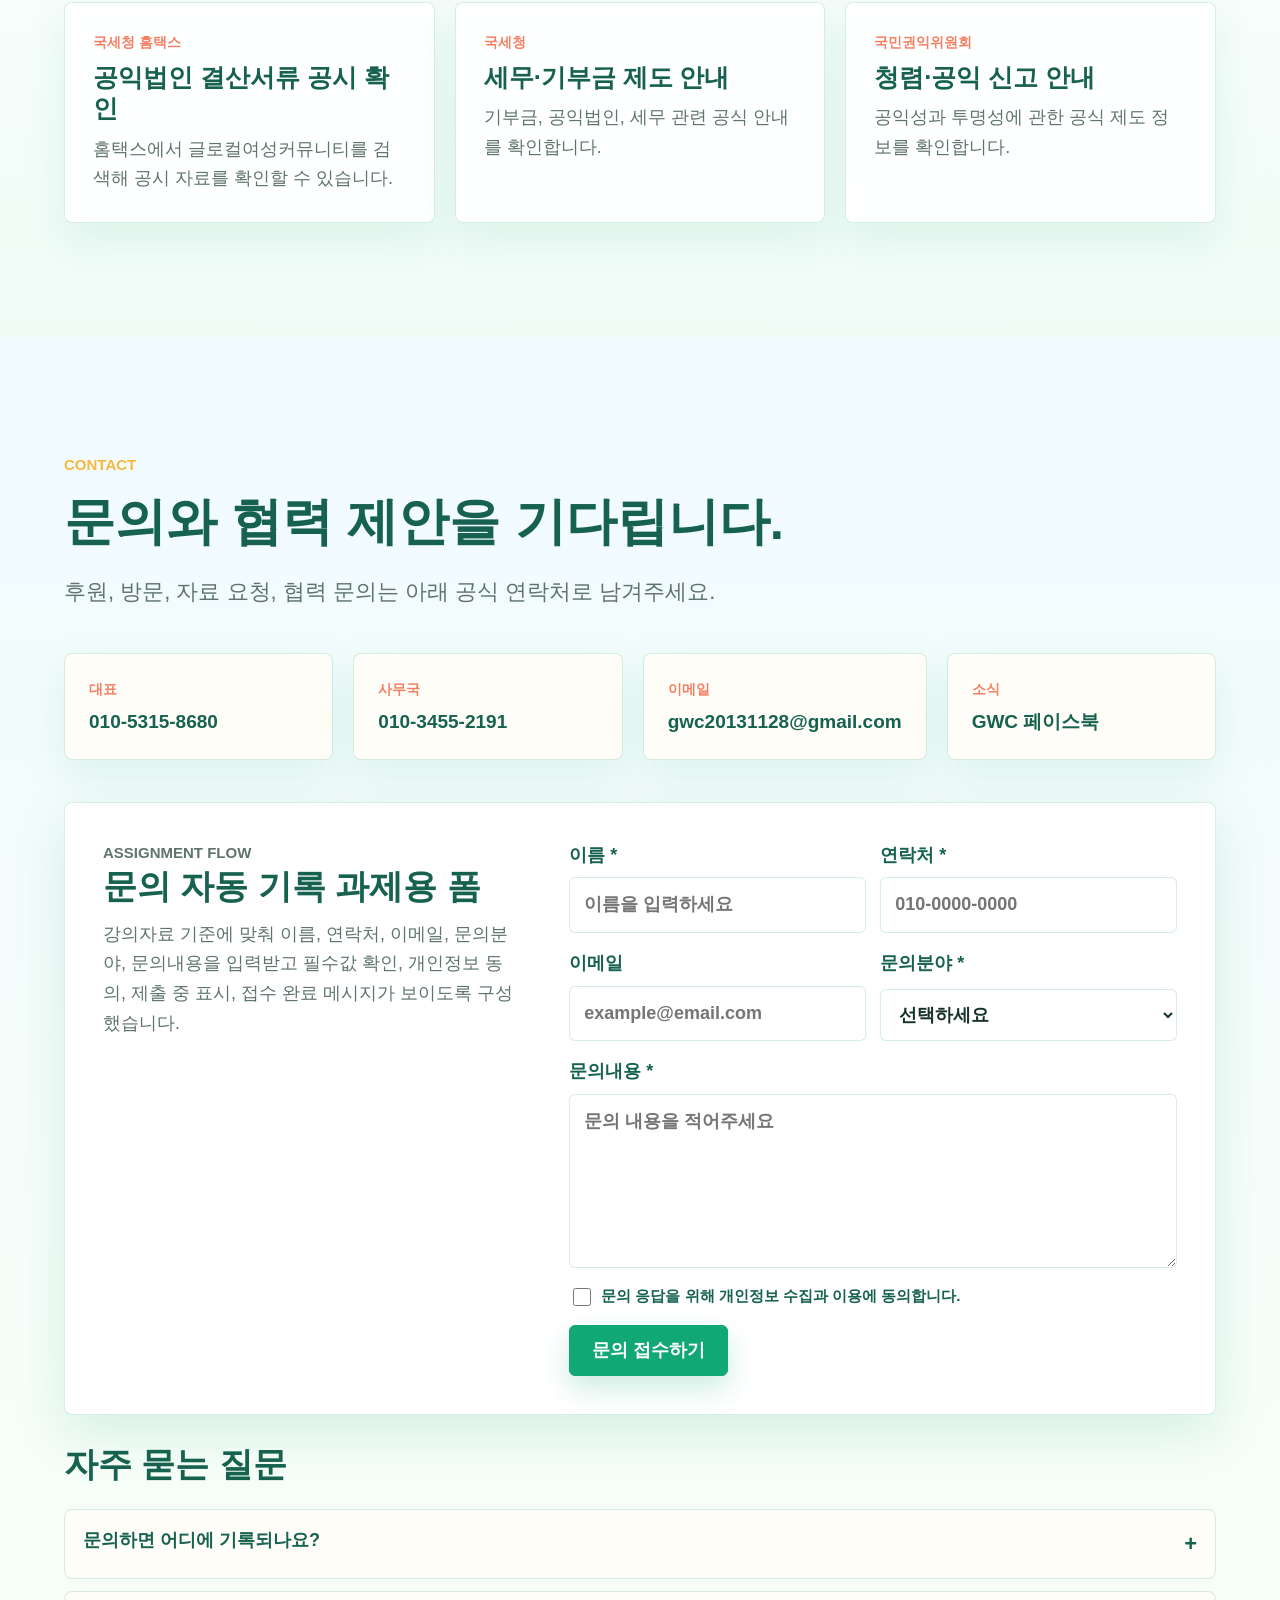
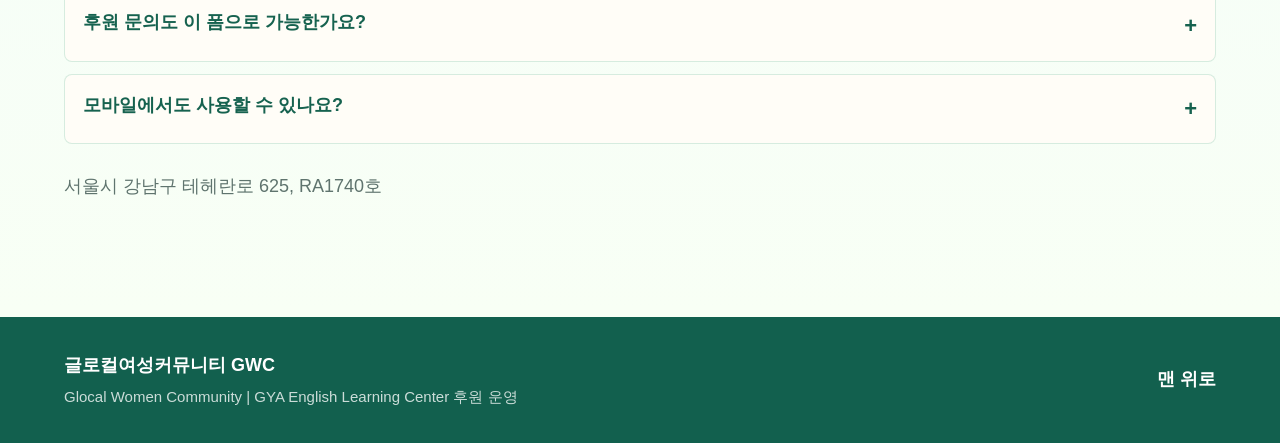
==== commit 0d1fc673: "Redesign GWC homepage" ====
--- a/index.html
+++ b/index.html
@@ -5,15 +5,18 @@
     <meta name="viewport" content="width=device-width, initial-scale=1.0" />
     <meta
       name="description"
-      content="글로컬여성커뮤니티(GWC)는 캄보디아 뚬놉 지역 취약계층 학생을 위한 GYA 방과후 센터를 운영하는 비영리민간단체입니다."
+      content="글로컬여성커뮤니티(GWC)는 캄보디아 뚬놉 지역의 GYA English Learning Center를 통해 아이들의 방과후 배움과 성장을 지원합니다."
     />
-    <title>글로컬여성커뮤니티 GWC</title>
+    <title>글로컬여성커뮤니티 GWC | GYA English Learning Center</title>
     <link rel="stylesheet" href="styles.css" />
   </head>
   <body>
     <header class="site-header" data-header>
       <a class="brand" href="#home" aria-label="글로컬여성커뮤니티 홈으로 이동">
-        <span class="brand-mark">GWC</span>
+        <img
+          src="https://lh3.googleusercontent.com/_gcRgNx5oEm-SqJ4svzt9QwNJ9X-ELjGJN4wW1iVYUbsdXwzj0IugSk3QFK2BR1c0KsjetHfCBXXG3OvB12QVZ-qrdUlP1URj7yeMFpUTeW_radelYA2jdI"
+          alt=""
+        />
         <span>
           <strong>글로컬여성커뮤니티</strong>
           <small>Glocal Women Community</small>
@@ -27,171 +30,496 @@
       </button>
 
       <nav class="site-nav" aria-label="주요 메뉴" data-nav>
-        <a href="#home">홈</a>
-        <a href="#gwc">GWC 소개</a>
-        <a href="#gya">GYA 소개</a>
-        <a href="#english">영어수업</a>
-        <a href="#football">축구팀</a>
-        <a href="#computer">컴퓨터 교실</a>
-        <a href="#events">연간 이벤트</a>
-        <a href="#support">후원 안내</a>
-        <a class="nav-cta" href="#contact">문의하기</a>
+        <div class="nav-item">
+          <a href="#about">소개</a>
+          <div class="submenu" aria-label="소개 하위 메뉴">
+            <a href="#about">GWC/GYA 소개</a>
+            <a href="#transparency">투명성 보고</a>
+          </div>
+        </div>
+        <div class="nav-item">
+          <a href="#programs">활동</a>
+          <div class="submenu" aria-label="활동 하위 메뉴">
+            <a href="#english-detail">영어수업</a>
+            <a href="#computer-detail">컴퓨터수업</a>
+            <a href="#football-detail">축구팀</a>
+            <a href="#events-detail">이벤트</a>
+            <a href="#gallery">사진 갤러리</a>
+          </div>
+        </div>
+        <div class="nav-item">
+          <a href="#news">소식</a>
+          <div class="submenu" aria-label="소식 하위 메뉴">
+            <a href="#news">공지사항</a>
+            <a href="#videos">활동영상</a>
+          </div>
+        </div>
+        <div class="nav-item">
+          <a href="#support">후원</a>
+          <div class="submenu" aria-label="후원 하위 메뉴">
+            <a href="#support">후원 안내</a>
+            <a href="#transparency">국세청 공시</a>
+            <a href="#contact">문의하기</a>
+          </div>
+        </div>
+        <a class="nav-cta" href="https://go.missionfund.org/gya1" target="_blank" rel="noopener">정기후원</a>
       </nav>
     </header>
 
     <main>
       <section class="hero" id="home">
-        <div class="hero-visual photo-placeholder photo-hero" role="img" aria-label="센터와 아이들을 대표하는 임시 이미지 영역">
-          <span>센터와 아이들 대표 사진</span>
+        <div class="hero-media" aria-label="GYA English Learning Center 학생들">
+          <img src="assets/hero-education.png" alt="GYA English Learning Center 학생들의 배움 활동" />
         </div>
         <div class="hero-content">
-          <p class="eyebrow">GWC x GYA</p>
-          <h1>캄보디아 뚬놉의 아이들이 매일 배우고 자라는 방과후 센터를 함께 지킵니다.</h1>
+          <p class="eyebrow">Cambodia Thumnob Village</p>
+          <h1>뚬놉 아이들의 매일 배우는 시간을 함께 지킵니다.</h1>
           <p class="hero-copy">
-            글로컬여성커뮤니티는 한국 후원자들의 지원으로 GYA 방과후 센터를 운영하며,
-            취약계층 학생들이 영어, 컴퓨터, 스포츠, 문화 활동을 지속적으로 경험하도록 돕습니다.
+            글로컬여성커뮤니티(GWC)는 캄보디아 뚬놉 지역의 GYA English Learning Center를 통해 영어, 컴퓨터,
+            스포츠, 문화체험을 이어가는 방과후 배움터를 후원합니다.
           </p>
           <div class="hero-actions">
-            <a class="button primary" href="#support">후원 안내 보기</a>
-            <a class="button secondary" href="#gya">GYA 센터 알아보기</a>
-          </div>
-        </div>
-      </section>
-
-      <section class="impact-band" aria-label="핵심 운영 정보">
-        <div><strong>약 70명</strong><span>현재 GYA 센터에서 함께 배우는 학생 수</span></div>
-        <div><strong>주 5회</strong><span>매일 1시간씩 이어지는 방과후 학습</span></div>
-        <div><strong>5단계</strong><span>수준별 영어 학습을 위한 레벨 시스템</span></div>
-        <div><strong>10대</strong><span>컴퓨터 교실 운영을 위한 PC 보유</span></div>
-      </section>
-
-      <section class="section intro-section" id="gwc">
-        <div class="section-heading">
-          <p class="eyebrow">About GWC</p>
-          <h2>GWC 소개</h2>
+            <a class="button primary" href="https://go.missionfund.org/gya1" target="_blank" rel="noopener">정기후원하기</a>
+            <a class="button secondary" href="#videos">활동영상 보기</a>
+          </div>
+        </div>
+      </section>
+
+      <section class="impact-band" aria-label="GYA 운영 현황">
+        <div><strong>70명+</strong><span>GYA 센터에서 함께 배우는 학생들</span></div>
+        <div><strong>주 5일</strong><span>매일 이어지는 방과후 학습</span></div>
+        <div><strong>5단계</strong><span>수준별 영어 학습 과정</span></div>
+        <div><strong>10대</strong><span>컴퓨터교실 운영을 위한 PC</span></div>
+      </section>
+
+      <section class="section about-section" id="about">
+        <div class="section-heading">
+          <p class="eyebrow">About GWC & GYA</p>
+          <h2>한국의 후원과 캄보디아 현장의 배움을 연결합니다.</h2>
           <p>
-            글로컬여성커뮤니티는 지역의 작은 필요를 세계 시민의 연대로 연결하는 비영리민간단체입니다.
-            캄보디아 농촌 지역의 아이들이 배움의 기회를 놓치지 않도록 현장 중심의 교육 지원과
-            한국 후원자들의 나눔을 투명하게 이어갑니다.
-          </p>
-        </div>
-
-        <div class="purpose-grid">
-          <article>
-            <h3>설립 취지</h3>
-            <p>교육 인프라 부족으로 방과후 돌봄과 학습에서 멀어지는 학생들에게 안정적인 배움의 공간을 제공합니다.</p>
-          </article>
-          <article>
-            <h3>이미경 대표</h3>
-            <p>캄보디아 현장과 한국 후원자를 연결하며 GYA 센터 운영, 후원 보고, 현지 리더 양성을 지원합니다.</p>
-          </article>
-        </div>
-
-        <div class="history">
-          <h3>연혁</h3>
-          <ol>
-            <li><time>설립 초기</time><span>캄보디아 취약계층 아동 청소년 교육 지원 활동 시작</span></li>
-            <li><time>GYA 개소</time><span>뚬놉 지역 학생들을 위한 방과후 센터 운영 기반 마련</span></li>
-            <li><time>성장기</time><span>한때 100명 이상의 학생이 센터를 이용하며 지역 교육 거점으로 확장</span></li>
-            <li><time>현재</time><span>약 70명의 학생과 함께 영어, 컴퓨터, 축구, 연간 이벤트를 지속 운영</span></li>
-          </ol>
-        </div>
-      </section>
-
-      <section class="section gya-section" id="gya">
-        <div class="split">
-          <div class="section-heading">
-            <p class="eyebrow">Glocal Youth Association</p>
-            <h2>GYA 소개</h2>
+            GWC는 지역의 작은 필요를 꾸준한 교육 지원으로 연결하는 비영리 민간단체입니다.
+            GYA English Learning Center는 뚬놉 지역 아이들이 학교 밖에서도 안전하게 배우고, 관계를 맺고,
+            자신감을 키우는 방과후 센터입니다.
+          </p>
+        </div>
+
+        <div class="story-grid">
+          <article>
+            <span>01</span>
+            <h3>배움의 공간</h3>
+            <p>영어와 컴퓨터 수업을 중심으로 학생들이 매일 공부할 수 있는 안정적인 환경을 만듭니다.</p>
+          </article>
+          <article>
+            <span>02</span>
+            <h3>성장의 경험</h3>
+            <p>축구팀, 운동회, 그림대회, 영어스피치, 문화체험을 통해 교실 밖의 자신감을 기릅니다.</p>
+          </article>
+          <article>
+            <span>03</span>
+            <h3>투명한 후원</h3>
+            <p>후원금은 수업, 교재, 컴퓨터교실, 축구팀, 연간 행사와 현장 운영에 사용됩니다.</p>
+          </article>
+        </div>
+      </section>
+
+      <section class="section programs-section" id="programs">
+        <div class="section-heading">
+          <p class="eyebrow">Programs</p>
+          <h2>GYA에서 이어지는 활동</h2>
+          <p>기존 홈페이지의 활동 자료를 바탕으로, 방문자가 바로 이해할 수 있게 핵심 프로그램을 정리했습니다.</p>
+        </div>
+
+        <div class="program-grid">
+          <article id="english">
+            <div class="program-thumb english"></div>
+            <h3>영어교실</h3>
+            <p>알파벳과 발음부터 문장 만들기, 읽기, 발표까지 단계별로 배웁니다.</p>
+          </article>
+          <article id="computer">
+            <div class="program-thumb computer"></div>
+            <h3>컴퓨터교실</h3>
+            <p>PC 10대를 활용해 문서 작성과 디지털 기초 역량을 익힙니다.</p>
+          </article>
+          <article id="football">
+            <div class="program-thumb football"></div>
+            <h3>축구팀</h3>
+            <p>유소년·유소녀 축구 활동으로 협동심, 체력, 공동체성을 함께 키웁니다.</p>
+          </article>
+          <article id="events">
+            <div class="program-thumb culture"></div>
+            <h3>문화체험과 행사</h3>
+            <p>그림그리기대회, 시엠립 방문, 운동회, 앙코르와트 문화체험을 이어갑니다.</p>
+          </article>
+        </div>
+      </section>
+
+      <section class="section activity-detail-section" id="activity-detail">
+        <div class="section-heading">
+          <p class="eyebrow">Activity Details</p>
+          <h2>하위 메뉴에서 바로 확인하는 세부 활동</h2>
+          <p>
+            GYA의 활동은 한두 가지 프로그램이 아니라 매일의 수업, 운동장 활동, 연간 이벤트가 함께 이어지는 구조입니다.
+          </p>
+        </div>
+
+        <div class="activity-detail-list">
+          <article id="english-detail">
+            <div>
+              <span>English Class</span>
+              <h3>영어수업</h3>
+              <p>
+                학생들의 수준에 맞춰 알파벳, 발음, 기초 단어, 문장 만들기, 읽기와 발표까지 단계적으로 배웁니다.
+                영어 스피치 활동은 아이들이 배운 내용을 자기 목소리로 표현하는 기회가 됩니다.
+              </p>
+            </div>
+            <ul>
+              <li>수준별 5단계 학습</li>
+              <li>읽기, 말하기, 발표 활동</li>
+              <li>리틀티처와 함께하는 반복 학습</li>
+            </ul>
+          </article>
+
+          <article id="computer-detail">
+            <div>
+              <span>Computer Class</span>
+              <h3>컴퓨터수업</h3>
+              <p>
+                PC 10대를 활용해 타자, 문서 작성, 디지털 기초 활용을 익힙니다.
+                컴퓨터교실은 학생들이 학교 밖에서도 미래 역량을 경험할 수 있게 해주는 중요한 활동입니다.
+              </p>
+            </div>
+            <ul>
+              <li>컴퓨터 기초와 타자 연습</li>
+              <li>문서 작성과 디지털 도구 사용</li>
+              <li>컴퓨터교실 수료식 운영</li>
+            </ul>
+          </article>
+
+          <article id="football-detail">
+            <div>
+              <span>Football Teams</span>
+              <h3>유소년·유소녀 축구팀</h3>
+              <p>
+                GYA는 유소년 축구팀과 유소녀 축구팀 활동을 통해 학생들이 함께 뛰고, 규칙을 배우고,
+                서로를 응원하는 경험을 쌓도록 돕습니다.
+              </p>
+            </div>
+            <ul>
+              <li>유소년 축구팀 활동</li>
+              <li>유소녀 축구팀 활동</li>
+              <li>협동심, 체력, 공동체성 훈련</li>
+            </ul>
+          </article>
+
+          <article id="events-detail">
+            <div>
+              <span>Events</span>
+              <h3>그림그리기대회와 시엠립 방문</h3>
+              <p>
+                정기 수업 외에도 그림그리기대회, 운동회, 시엠립 방문, 앙코르와트 문화체험 같은 행사를 통해
+                아이들이 더 넓은 세상을 보고 자신의 생각을 표현하도록 돕습니다.
+              </p>
+            </div>
+            <ul>
+              <li>그림그리기대회와 사생대회</li>
+              <li>뚬놉마을 운동회</li>
+              <li>시엠립 방문과 앙코르와트 문화체험</li>
+            </ul>
+          </article>
+        </div>
+      </section>
+
+      <section class="section gallery-section" id="gallery">
+        <div class="section-heading">
+          <p class="eyebrow">Photo Gallery</p>
+          <h2>사진으로 보는 GYA의 하루</h2>
+          <p>
+            동영상뿐 아니라 수업, 센터, 운동장, 행사 사진을 함께 보여주면 후원자가 현장을 더 선명하게 이해할 수 있습니다.
+          </p>
+        </div>
+
+        <div class="photo-grid">
+          <article>
+            <img
+              src="https://lh3.googleusercontent.com/uZ9M3kYK8571y4H2mYWQsMOPGmoZvnhLnoevrlAcKyRCcQ-k3HJ1-6VgpO99XXFVoo-35Fdqda-BiEQn0aBkviO7CJXIj1PULHsnuxEV0o4vsVOcAvc7Ow=w1920-h1081-n"
+              alt="GYA English Learning Center 학생들과 센터 활동 사진"
+            />
+            <div>
+              <span>English Class</span>
+              <h3>영어수업과 배움의 공간</h3>
+              <p>코로나 팬데믹 이후 새롭게 단장한 GYA에서 학생들이 다시 배움을 이어갑니다.</p>
+            </div>
+          </article>
+          <article>
+            <img
+              src="https://lh3.googleusercontent.com/S51v7ZJFB5K9U5vlqRBMUdBAlgXC_40j-ABpOl0IMIniZQxOJW8LmvNsYpgb4PqZxMHtAAvvMehNUUUraN2lZVobnnztwDXLvCDSmP0W5wMLsZq7hCsnLg=w1920-h1081-n"
+              alt="GYA 센터와 학생들의 활동 사진"
+            />
+            <div>
+              <span>GYA Center</span>
+              <h3>센터에서 자라는 일상</h3>
+              <p>수업, 돌봄, 친구들과의 관계가 매일 반복되며 안정적인 성장 경험을 만듭니다.</p>
+            </div>
+          </article>
+          <article>
+            <img
+              src="https://lh3.googleusercontent.com/CnuG5nKO7oVfiDsosngpZdxUQKIeVTnUQqYTXs_htJm8qF8nJerk-4hKGfCWLfB3fVvHLYrdoG-_nLaCIh6o7lYBGvVIFcv6-XLN8T3sTf4Y-dc2kdEFodE=w1920-h1081-n"
+              alt="GYA 학생들의 활동과 행사 사진"
+            />
+            <div>
+              <span>Events</span>
+              <h3>그림대회와 문화체험</h3>
+              <p>그림그리기대회, 시엠립 방문 같은 이벤트는 아이들이 세상을 넓게 만나는 시간입니다.</p>
+            </div>
+          </article>
+          <article>
+            <img
+              src="https://lh3.googleusercontent.com/bpDSx3rjhnHVmBCCQmcq0sBX5-RB5FC-oXwW7jYcGJV1V_0VSuwUgbIHPCqZDD73kS_Eug3q6Uozj1j7Kqv5fiOYla9q_Th6R-8oPjy-4YQOZ7Girb7-=w1920-h1440-n"
+              alt="GYA 현장과 학생들의 성장 기록 사진"
+            />
+            <div>
+              <span>Growth</span>
+              <h3>함께 쌓아온 성장 기록</h3>
+              <p>센터의 역사와 학생들의 변화는 GYA가 꾸준히 이어온 시간의 증거입니다.</p>
+            </div>
+          </article>
+        </div>
+      </section>
+
+      <section class="section news-section" id="news">
+        <div class="section-heading">
+          <p class="eyebrow">News & Notice</p>
+          <h2>공지와 활동 소식을 전하는 공간</h2>
+          <p>
+            씨오쟁이 홈페이지의 소식 메뉴처럼, 새 공지와 활동 보고를 모아둘 수 있는 영역입니다.
+            지금은 대표 소식 카드로 시작하고, 이후 실제 게시글이나 블로그 링크로 확장할 수 있습니다.
+          </p>
+        </div>
+
+        <div class="news-grid">
+          <article>
+            <span>공지</span>
+            <h3>후원과 방문 문의 안내</h3>
+            <p>후원, 방문, 자료 요청은 공식 이메일과 사무국 연락처로 접수합니다.</p>
+            <a href="#contact">문의처 보기</a>
+          </article>
+          <article>
+            <span>활동보고</span>
+            <h3>GYA 활동영상 업데이트</h3>
+            <p>운동회, 컴퓨터교실, 축구팀, 문화체험 등 현장 영상 자료를 계속 정리합니다.</p>
+            <a href="#videos">영상 보기</a>
+          </article>
+          <article>
+            <span>투명성</span>
+            <h3>후원금 사용과 공시 안내</h3>
+            <p>국세청 공시와 공식 기관 링크를 통해 후원자가 확인할 수 있는 정보를 제공합니다.</p>
+            <a href="#transparency">공시 확인</a>
+          </article>
+        </div>
+      </section>
+
+      <section class="section videos-section" id="videos">
+        <div class="section-heading">
+          <p class="eyebrow">Activity Videos</p>
+          <h2>현장의 이야기를 영상으로 확인하세요.</h2>
+          <p>원래 홈페이지에 공개된 GWC & GYA 활동영상 중 대표 콘텐츠를 먼저 볼 수 있게 배치했습니다.</p>
+        </div>
+
+        <div class="video-grid">
+          <a class="video-card featured" href="https://youtu.be/03j6Y8ki9yg" target="_blank" rel="noopener">
+            <img src="https://img.youtube.com/vi/03j6Y8ki9yg/maxresdefault.jpg" alt="뚬놉마을 운동회 달리기 영상 썸네일" />
+            <span>2025.06.15</span>
+            <strong>[이런 달리기 처음이야] 뚬놉마을 운동회</strong>
+          </a>
+          <a class="video-card" href="https://youtu.be/rYRgKFof8JQ" target="_blank" rel="noopener">
+            <img src="https://img.youtube.com/vi/rYRgKFof8JQ/maxresdefault.jpg" alt="뚬놉마을운동회 이어달리기 영상 썸네일" />
+            <span>2025.06.15</span>
+            <strong>뚬놉마을운동회 이어달리기</strong>
+          </a>
+          <a class="video-card" href="https://youtu.be/goqBdUR1InM" target="_blank" rel="noopener">
+            <img src="https://img.youtube.com/vi/goqBdUR1InM/0.jpg" alt="GYA센터의 역사와 성장 과정을 보여주는 영상 썸네일" />
+            <span>GYA History</span>
+            <strong>[GYA now &amp; then] GYA센터의 역사</strong>
+          </a>
+          <a class="video-card" href="https://youtu.be/Og-hNP3C-0c" target="_blank" rel="noopener">
+            <img src="https://img.youtube.com/vi/Og-hNP3C-0c/maxresdefault.jpg" alt="GYA 유소년 축구팀 경기 영상 썸네일" />
+            <span>GYA</span>
+            <strong>유소년 축구팀 경기 모습</strong>
+          </a>
+          <a class="video-card" href="https://youtu.be/M5deyufRUzc" target="_blank" rel="noopener">
+            <img src="https://img.youtube.com/vi/M5deyufRUzc/maxresdefault.jpg" alt="GYA 영어교실 영상 썸네일" />
+            <span>GYA</span>
+            <strong>영어교실에 대한 고민과 기록</strong>
+          </a>
+        </div>
+      </section>
+
+      <section class="section support-section" id="support">
+        <div class="support-copy">
+          <p class="eyebrow">Support</p>
+          <h2>후원은 아이들의 수업과 센터 운영으로 이어집니다.</h2>
+          <p>
+            일회성 후원과 매월 정기후원이 가능합니다. 후원금은 GYA 수업, 교재, 컴퓨터교실, 축구팀, 문화체험,
+            현장 운영비로 사용됩니다.
+          </p>
+        </div>
+
+        <div class="support-panel">
+          <article>
+            <span>후원 계좌</span>
+            <strong>신한은행 140-015-135450</strong>
+            <p>예금주: 글로컬여성커뮤니티</p>
+          </article>
+          <article>
+            <span>정기 후원</span>
+            <strong>MissionFund에서 신청</strong>
+            <p>매월 정기 후원 또는 일회성 후원이 가능합니다.</p>
+            <a class="button primary" href="https://go.missionfund.org/gya1" target="_blank" rel="noopener">후원 페이지 열기</a>
+          </article>
+        </div>
+      </section>
+
+      <section class="section transparency-section" id="transparency">
+        <div class="section-heading">
+          <p class="eyebrow">Transparency</p>
+          <h2>후원금은 투명하게 보고되어야 합니다.</h2>
+          <p>
+            후원자가 안심하고 함께할 수 있도록 외부 공시와 공식 기관 링크를 별도로 모았습니다.
+            국세청 공익법인 공시에서는 단체명을 검색해 결산서류와 기부금 사용 내역을 확인할 수 있습니다.
+          </p>
+        </div>
+
+        <div class="transparency-grid">
+          <a href="https://www.hometax.go.kr/" target="_blank" rel="noopener">
+            <span>국세청 홈택스</span>
+            <strong>공익법인 결산서류 공시 확인</strong>
+            <p>홈택스에서 글로컬여성커뮤니티를 검색해 공시 자료를 확인할 수 있습니다.</p>
+          </a>
+          <a href="https://www.nts.go.kr/" target="_blank" rel="noopener">
+            <span>국세청</span>
+            <strong>세무·기부금 제도 안내</strong>
+            <p>기부금, 공익법인, 세무 관련 공식 안내를 확인합니다.</p>
+          </a>
+          <a href="https://www.acrc.go.kr/" target="_blank" rel="noopener">
+            <span>국민권익위원회</span>
+            <strong>청렴·공익 신고 안내</strong>
+            <p>공익성과 투명성에 관한 공식 제도 정보를 확인합니다.</p>
+          </a>
+        </div>
+      </section>
+
+      <section class="section contact-section" id="contact">
+        <div class="section-heading">
+          <p class="eyebrow">Contact</p>
+          <h2>문의와 협력 제안을 기다립니다.</h2>
+          <p>후원, 방문, 자료 요청, 협력 문의는 아래 공식 연락처로 남겨주세요.</p>
+        </div>
+
+        <div class="contact-grid">
+          <a href="tel:010-5315-8680">
+            <span>대표</span>
+            <strong>010-5315-8680</strong>
+          </a>
+          <a href="tel:010-3455-2191">
+            <span>사무국</span>
+            <strong>010-3455-2191</strong>
+          </a>
+          <a href="mailto:gwc20131128@gmail.com">
+            <span>이메일</span>
+            <strong>gwc20131128@gmail.com</strong>
+          </a>
+          <a href="https://www.facebook.com/glocalwc" target="_blank" rel="noopener">
+            <span>소식</span>
+            <strong>GWC 페이스북</strong>
+          </a>
+        </div>
+
+        <div class="assignment-panel" aria-label="과제형 문의 자동 기록 흐름">
+          <div>
+            <p class="eyebrow">Assignment Flow</p>
+            <h3>문의 자동 기록 과제용 폼</h3>
             <p>
-              GYA는 캄보디아 뚬놉 농촌 지역의 취약계층 초중고 학생을 위한 방과후 센터입니다.
-              매일 1시간씩 주 5회 운영되며 센터장 1명, 리더 2명, 리틀티처들이 아이들의 배움을 돕습니다.
+              강의자료 기준에 맞춰 이름, 연락처, 이메일, 문의분야, 문의내용을 입력받고 필수값 확인,
+              개인정보 동의, 제출 중 표시, 접수 완료 메시지가 보이도록 구성했습니다.
             </p>
           </div>
-          <div class="photo-placeholder center-photo" role="img" aria-label="GYA 센터 사진 임시 영역">
-            <span>GYA 센터 사진</span>
-          </div>
-        </div>
-      </section>
-
-      <section class="section program-section" id="english">
-        <div class="section-heading">
-          <p class="eyebrow">English Class</p>
-          <h2>영어수업</h2>
-          <p>GYA 영어수업은 학생의 현재 수준을 존중하는 5단계 레벨 시스템으로 운영됩니다.</p>
-        </div>
-        <div class="level-grid">
-          <article><span>Level 1</span><strong>알파벳과 소리</strong><p>영어 글자와 기본 발음을 익힙니다.</p></article>
-          <article><span>Level 2</span><strong>기초 단어</strong><p>생활 속 단어와 짧은 표현을 배웁니다.</p></article>
-          <article><span>Level 3</span><strong>문장 만들기</strong><p>간단한 질문과 대답을 연습합니다.</p></article>
-          <article><span>Level 4</span><strong>읽기와 대화</strong><p>짧은 글을 읽고 친구와 대화합니다.</p></article>
-          <article><span>Level 5</span><strong>발표와 자신감</strong><p>영어 스피치와 발표 활동으로 확장합니다.</p></article>
-        </div>
-      </section>
-
-      <section class="section activity-pair" id="football">
-        <div class="photo-placeholder wide-photo" role="img" aria-label="축구 활동 사진 임시 영역"><span>축구 활동 사진</span></div>
-        <div class="section-heading">
-          <p class="eyebrow">Football Teams</p>
-          <h2>축구팀</h2>
-          <p>유소년 축구팀과 유소녀 축구팀을 각각 1개 팀씩 운영하며, 학생들이 운동장에서 함께 뛰고 어울립니다.</p>
-        </div>
-      </section>
-
-      <section class="section activity-pair reverse" id="computer">
-        <div class="section-heading">
-          <p class="eyebrow">Computer Class</p>
-          <h2>컴퓨터 교실</h2>
-          <p>PC 10대를 갖춘 컴퓨터실에서 타자, 문서 작성, 디지털 기초 활용을 배웁니다.</p>
-        </div>
-        <div class="photo-placeholder wide-photo" role="img" aria-label="컴퓨터 교실 사진 임시 영역"><span>컴퓨터 교실 사진</span></div>
-      </section>
-
-      <section class="section events-section" id="events">
-        <div class="section-heading">
-          <p class="eyebrow">Annual Events</p>
-          <h2>연간 이벤트</h2>
-          <p>정기 수업 외에도 아이들이 세상을 보고, 협력하고, 자신의 생각을 표현하는 활동을 운영합니다.</p>
-        </div>
-        <div class="event-gallery">
-          <article><div class="photo-placeholder event-photo"><span>시엠립 방문 사진</span></div><h3>시엠립 방문</h3></article>
-          <article><div class="photo-placeholder event-photo"><span>운동회 사진</span></div><h3>운동회</h3></article>
-          <article><div class="photo-placeholder event-photo"><span>그림그리기대회 사진</span></div><h3>그림그리기대회</h3></article>
-          <article><div class="photo-placeholder event-photo"><span>영어스피치대회 사진</span></div><h3>영어스피치대회</h3></article>
-        </div>
-      </section>
-
-      <section class="section support-section" id="support">
-        <div class="section-heading">
-          <p class="eyebrow">Support</p>
-          <h2>후원 안내</h2>
-          <p>GYA 센터는 한국 후원자들의 꾸준한 후원으로 운영됩니다. 후원은 수업, 교재, 컴퓨터실, 축구팀, 연간 이벤트 운영으로 이어집니다.</p>
-        </div>
-      </section>
-
-      <section class="section contact-section" id="contact">
-        <div class="contact-copy">
-          <p class="eyebrow">Contact</p>
-          <h2>문의하기</h2>
-          <p>후원, 협력, 방문, 자료 요청에 대해 편하게 남겨주세요.</p>
-        </div>
-        <form class="contact-form" aria-label="문의하기 양식">
-          <label>이름<input type="text" name="name" placeholder="이름 또는 기관명" /></label>
-          <label>연락처 또는 이메일<input type="text" name="contact" placeholder="전화번호 또는 이메일" /></label>
-          <label>문의 내용<textarea name="message" rows="6" placeholder="문의하실 내용을 적어주세요."></textarea></label>
-          <button class="button primary" type="submit">문의 내용 확인하기</button>
-        </form>
+
+          <form class="contact-form" data-contact-form>
+            <div class="form-row">
+              <label>
+                <span>이름 *</span>
+                <input type="text" name="name" autocomplete="name" required placeholder="이름을 입력하세요" />
+              </label>
+              <label>
+                <span>연락처 *</span>
+                <input type="tel" name="phone" autocomplete="tel" required placeholder="010-0000-0000" />
+              </label>
+            </div>
+
+            <div class="form-row">
+              <label>
+                <span>이메일</span>
+                <input type="email" name="email" autocomplete="email" placeholder="example@email.com" />
+              </label>
+              <label>
+                <span>문의분야 *</span>
+                <select name="serviceType" required>
+                  <option value="">선택하세요</option>
+                  <option>후원 문의</option>
+                  <option>방문 문의</option>
+                  <option>협력 제안</option>
+                  <option>자료 요청</option>
+                </select>
+              </label>
+            </div>
+
+            <label>
+              <span>문의내용 *</span>
+              <textarea name="message" rows="5" required placeholder="문의 내용을 적어주세요"></textarea>
+            </label>
+
+            <label class="consent-check">
+              <input type="checkbox" name="privacy" required />
+              <span>문의 응답을 위해 개인정보 수집과 이용에 동의합니다.</span>
+            </label>
+
+            <div class="form-actions">
+              <button class="button primary" type="submit" data-submit-button>문의 접수하기</button>
+              <p class="form-message" data-form-message role="status" aria-live="polite"></p>
+            </div>
+          </form>
+        </div>
+
+        <div class="faq-block" aria-label="자주 묻는 질문">
+          <h3>자주 묻는 질문</h3>
+          <div class="faq-item">
+            <button type="button" aria-expanded="false">문의하면 어디에 기록되나요?</button>
+            <div class="faq-answer">현재 화면에서는 접수 완료 메시지를 보여주고, 다음 단계에서 Supabase와 Google Sheets에 연결할 수 있습니다.</div>
+          </div>
+          <div class="faq-item">
+            <button type="button" aria-expanded="false">후원 문의도 이 폼으로 가능한가요?</button>
+            <div class="faq-answer">네. 문의분야에서 후원 문의를 선택하면 후원 관련 연락을 남길 수 있습니다.</div>
+          </div>
+          <div class="faq-item">
+            <button type="button" aria-expanded="false">모바일에서도 사용할 수 있나요?</button>
+            <div class="faq-answer">휴대폰 화면에서도 입력창과 버튼이 한 줄씩 보기 좋게 정리되도록 만들었습니다.</div>
+          </div>
+        </div>
+
+        <address class="address">서울시 강남구 테헤란로 625, RA1740호</address>
       </section>
     </main>
 
     <footer class="site-footer">
       <div>
-        <strong>글로컬여성커뮤니티</strong>
-        <p>Glocal Women Community | GYA 방과후 센터 후원 운영</p>
+        <strong>글로컬여성커뮤니티 GWC</strong>
+        <p>Glocal Women Community | GYA English Learning Center 후원 운영</p>
       </div>
       <a href="#home">맨 위로</a>
     </footer>
 
+    <a class="floating-contact" href="#contact">문의하기</a>
+
     <script src="script.js"></script>
   </body>
 </html>
--- a/styles.css
+++ b/styles.css
@@ -1,17 +1,18 @@
 :root {
-  --green-950: #18392f;
-  --green-850: #245244;
-  --green-700: #36705c;
-  --sage: #dce8dc;
-  --ivory: #fff9ed;
-  --cream: #f5ecd8;
-  --earth: #a96f45;
-  --gold: #c59a4a;
-  --ink: #22302b;
-  --muted: #61716b;
-  --line: rgba(24, 57, 47, 0.16);
+  --forest: #16624f;
+  --pine: #1f9d72;
+  --leaf: #5ecb8e;
+  --sky: #e9f8ff;
+  --teal: #e8fbf4;
+  --paper: #fffdf7;
+  --linen: #fff4d9;
+  --sun: #f6b83f;
+  --coral: #f47f63;
+  --ink: #17322b;
+  --muted: #5f746e;
+  --line: rgba(31, 157, 114, 0.18);
   --white: #ffffff;
-  --shadow: 0 20px 58px rgba(24, 57, 47, 0.15);
+  --shadow: 0 18px 50px rgba(31, 157, 114, 0.14);
 }
 
 * { box-sizing: border-box; }
@@ -19,13 +20,14 @@
 body {
   margin: 0;
   color: var(--ink);
-  background: var(--ivory);
-  font-family: "Malgun Gothic", "Apple SD Gothic Neo", Arial, sans-serif;
+  background: linear-gradient(180deg, #ffffff 0%, var(--paper) 42%, #f7fffb 100%);
+  font-family: "Noto Sans KR", "Malgun Gothic", "Apple SD Gothic Neo", Arial, sans-serif;
   font-size: 18px;
-  line-height: 1.7;
+  line-height: 1.65;
 }
 a { color: inherit; text-decoration: none; }
-button, input, textarea { font: inherit; }
+img { display: block; max-width: 100%; }
+button { font: inherit; }
 
 .site-header {
   position: sticky;
@@ -36,28 +38,47 @@
   justify-content: space-between;
   min-height: 76px;
   padding: 12px clamp(16px, 4vw, 56px);
-  background: rgba(255, 249, 237, 0.96);
+  background: rgba(255, 255, 255, 0.94);
   border-bottom: 1px solid var(--line);
   backdrop-filter: blur(14px);
-}
+  transition: box-shadow 180ms ease, min-height 180ms ease;
+}
+.site-header.is-scrolled { box-shadow: 0 10px 34px rgba(31, 157, 114, 0.12); }
 .brand { display: inline-flex; align-items: center; gap: 12px; min-width: 0; }
-.brand-mark {
-  display: grid;
+.brand img {
   width: 52px;
   height: 52px;
-  place-items: center;
-  flex: 0 0 auto;
   border-radius: 50%;
-  color: var(--ivory);
-  background: var(--green-950);
-  font-size: 16px;
-  font-weight: 800;
+  object-fit: cover;
+  background: var(--white);
+  border: 1px solid var(--line);
 }
 .brand strong, .brand small { display: block; }
-.brand strong { color: var(--green-950); font-size: 19px; line-height: 1.2; }
+.brand strong { color: var(--forest); font-size: 19px; line-height: 1.2; }
 .brand small { color: var(--muted); font-size: 13px; line-height: 1.3; }
-.site-nav { display: flex; align-items: center; gap: 18px; color: var(--green-950); font-size: 15px; font-weight: 800; }
+.site-nav { display: flex; align-items: center; gap: 16px; color: var(--forest); font-size: 15px; font-weight: 800; }
 .site-nav a { padding: 10px 0; white-space: nowrap; }
+.nav-item { position: relative; }
+.nav-item > a::after { content: ""; display: inline-block; width: 6px; height: 6px; margin-left: 7px; border-right: 2px solid currentColor; border-bottom: 2px solid currentColor; transform: translateY(-3px) rotate(45deg); }
+.submenu {
+  position: absolute;
+  top: calc(100% + 10px);
+  left: 50%;
+  display: grid;
+  min-width: 178px;
+  padding: 10px;
+  border: 1px solid var(--line);
+  border-radius: 8px;
+  background: rgba(255, 255, 255, 0.98);
+  box-shadow: var(--shadow);
+  opacity: 0;
+  pointer-events: none;
+  transform: translate(-50%, 8px);
+  transition: opacity 160ms ease, transform 160ms ease;
+}
+.submenu a { padding: 9px 10px; border-radius: 6px; font-size: 14px; font-weight: 700; }
+.submenu a:hover { background: var(--teal); }
+.nav-item:hover .submenu, .nav-item:focus-within .submenu, .nav-item.is-submenu-open .submenu { opacity: 1; pointer-events: auto; transform: translate(-50%, 0); }
 .nav-cta, .button {
   display: inline-flex;
   align-items: center;
@@ -69,124 +90,366 @@
   font-weight: 800;
   line-height: 1.25;
 }
-.nav-cta, .button.primary { color: var(--ivory); background: var(--green-850); border-color: var(--green-850); }
-.button.secondary { color: var(--green-950); background: var(--ivory); border-color: var(--ivory); }
+.nav-cta, .button.primary { color: var(--white); background: #12a875; border-color: #12a875; box-shadow: 0 12px 28px rgba(18, 168, 117, 0.22); }
+.button.secondary { color: var(--forest); background: var(--white); border-color: rgba(255, 255, 255, 0.82); }
+.button:hover, .nav-cta:hover { transform: translateY(-1px); }
 .menu-button { display: none; width: 46px; height: 46px; padding: 0; border: 1px solid var(--line); border-radius: 6px; background: var(--white); }
-.menu-button span { display: block; width: 22px; height: 2px; margin: 5px auto; background: var(--green-950); }
+.menu-button span { display: block; width: 22px; height: 2px; margin: 5px auto; background: var(--forest); }
 
 .hero {
   display: grid;
-  grid-template-columns: minmax(0, 0.92fr) minmax(420px, 0.78fr);
-  align-items: stretch;
+  grid-template-columns: minmax(0, 1fr) minmax(420px, 0.78fr);
   min-height: calc(100vh - 76px);
-  background: var(--green-950);
-}
-.hero-visual { min-height: 560px; border-radius: 0; }
-.hero-content { display: grid; align-content: center; padding: clamp(56px, 7vw, 96px) clamp(24px, 6vw, 82px); color: var(--ivory); }
-.eyebrow { margin: 0 0 14px; color: var(--gold); font-size: 15px; font-weight: 800; letter-spacing: 0; text-transform: uppercase; }
+  background:
+    radial-gradient(circle at 82% 18%, rgba(246, 184, 63, 0.28), transparent 28%),
+    linear-gradient(135deg, #0f9f87 0%, #28bd7f 54%, #8edc6d 100%);
+}
+.hero-media { min-height: 560px; overflow: hidden; }
+.hero-media img { width: 100%; height: 100%; object-fit: cover; }
+.hero-content {
+  display: grid;
+  align-content: center;
+  padding: clamp(56px, 7vw, 96px) clamp(24px, 6vw, 82px);
+  color: var(--paper);
+}
+.eyebrow {
+  margin: 0 0 14px;
+  color: var(--sun);
+  font-size: 15px;
+  font-weight: 900;
+  letter-spacing: 0;
+  text-transform: uppercase;
+}
 h1, h2, h3, p { overflow-wrap: anywhere; }
-h1 { margin: 0; max-width: 760px; font-size: clamp(38px, 5.4vw, 68px); line-height: 1.14; letter-spacing: 0; }
-.hero-copy { max-width: 680px; margin: 26px 0 0; color: rgba(255, 249, 237, 0.88); font-size: clamp(19px, 2vw, 23px); }
+h1 { margin: 0; max-width: 760px; font-size: clamp(38px, 5.2vw, 66px); line-height: 1.14; letter-spacing: 0; }
+.hero-copy { max-width: 680px; margin: 26px 0 0; color: rgba(255, 255, 255, 0.92); font-size: clamp(19px, 2vw, 23px); }
 .hero-actions { display: flex; flex-wrap: wrap; gap: 12px; margin-top: 34px; }
 
-.photo-placeholder {
-  position: relative;
-  display: grid;
-  min-height: 260px;
-  place-items: center;
+.impact-band { display: grid; grid-template-columns: repeat(4, 1fr); gap: 1px; background: var(--line); border-bottom: 1px solid var(--line); }
+.impact-band div { min-height: 160px; padding: 28px clamp(18px, 3vw, 42px); background: rgba(255, 255, 255, 0.92); }
+.impact-band strong { display: block; color: var(--forest); font-size: clamp(30px, 3.5vw, 46px); line-height: 1.1; }
+.impact-band span { display: block; margin-top: 8px; color: var(--muted); }
+
+.section { padding: clamp(68px, 9vw, 118px) clamp(16px, 5vw, 72px); }
+.section-heading, .support-copy { max-width: 900px; }
+.section-heading h2, .support-copy h2 {
+  margin: 0;
+  color: var(--forest);
+  font-size: clamp(34px, 4vw, 54px);
+  line-height: 1.18;
+  letter-spacing: 0;
+}
+.section-heading p:not(.eyebrow), .support-copy p:not(.eyebrow) {
+  margin: 22px 0 0;
+  color: var(--muted);
+  font-size: clamp(18px, 2vw, 22px);
+}
+
+.story-grid, .program-grid, .video-grid, .contact-grid, .transparency-grid, .photo-grid, .news-grid, .activity-detail-list { display: grid; gap: 20px; margin-top: 42px; }
+.story-grid { grid-template-columns: repeat(3, 1fr); }
+.program-grid { grid-template-columns: repeat(4, 1fr); }
+.video-grid { grid-template-columns: 1.2fr repeat(2, 1fr); }
+.transparency-grid { grid-template-columns: repeat(3, 1fr); }
+.photo-grid { grid-template-columns: repeat(4, 1fr); }
+.news-grid { grid-template-columns: repeat(3, 1fr); }
+.story-grid article, .program-grid article, .video-card, .contact-grid a, .support-panel article, .transparency-grid a, .photo-grid article, .news-grid article, .activity-detail-list article {
+  border: 1px solid var(--line);
+  border-radius: 8px;
+  background: rgba(255, 255, 255, 0.9);
+  box-shadow: 0 16px 42px rgba(31, 157, 114, 0.1);
+}
+.story-grid article { padding: 28px; }
+.story-grid span, .support-panel span, .contact-grid span, .video-card span, .transparency-grid span, .photo-grid span, .news-grid span, .activity-detail-list span {
+  display: block;
+  color: var(--coral);
+  font-size: 14px;
+  font-weight: 900;
+  text-transform: uppercase;
+}
+.story-grid h3, .program-grid h3, .support-panel strong, .transparency-grid strong, .photo-grid h3, .news-grid h3, .activity-detail-list h3 {
+  margin: 8px 0 10px;
+  color: var(--forest);
+  font-size: 25px;
+  line-height: 1.25;
+}
+.story-grid p, .program-grid p, .support-panel p, .transparency-grid p, .photo-grid p, .news-grid p, .activity-detail-list p { margin: 0; color: var(--muted); }
+
+.programs-section { background: linear-gradient(180deg, var(--sky) 0%, var(--teal) 100%); }
+.contact-section { background: linear-gradient(180deg, #f1fbff 0%, #f8fff5 100%); }
+.program-grid article { overflow: hidden; }
+.program-grid h3, .program-grid p { padding-inline: 24px; }
+.program-grid h3 { margin: 22px 0 8px; }
+.program-grid p { margin: 0 0 26px; }
+.program-thumb {
+  min-height: 190px;
+  background-position: center;
+  background-size: cover;
+}
+.program-thumb.english { background-image: url("https://img.youtube.com/vi/M5deyufRUzc/maxresdefault.jpg"); }
+.program-thumb.computer { background-image: url("https://img.youtube.com/vi/03j6Y8ki9yg/maxresdefault.jpg"); }
+.program-thumb.football { background-image: url("https://img.youtube.com/vi/Og-hNP3C-0c/maxresdefault.jpg"); }
+.program-thumb.culture { background-image: url("https://img.youtube.com/vi/Hijn4JENKPo/0.jpg"); }
+
+.activity-detail-section { background: linear-gradient(180deg, #f7fffb 0%, #ffffff 100%); }
+.activity-detail-list article {
+  display: grid;
+  grid-template-columns: minmax(0, 1fr) minmax(240px, 0.42fr);
+  gap: clamp(22px, 4vw, 46px);
+  align-items: start;
+  padding: clamp(24px, 4vw, 36px);
+  scroll-margin-top: 96px;
+}
+.activity-detail-list ul {
+  display: grid;
+  gap: 10px;
+  margin: 0;
+  padding: 0;
+  list-style: none;
+}
+.activity-detail-list li {
+  padding: 12px 14px;
+  border-radius: 8px;
+  color: var(--forest);
+  background: var(--teal);
+  font-weight: 800;
+}
+
+.gallery-section { background: linear-gradient(180deg, #ffffff 0%, #f2fbff 100%); }
+.photo-grid article { overflow: hidden; }
+.photo-grid img { width: 100%; aspect-ratio: 4 / 3; object-fit: cover; }
+.photo-grid article > div { padding: 22px; }
+.photo-grid h3 { font-size: 22px; }
+
+.news-section { background: linear-gradient(180deg, #f8fff5 0%, #fffdf7 100%); }
+.news-grid article { padding: 28px; }
+.news-grid a {
+  display: inline-flex;
+  margin-top: 18px;
+  color: #108a64;
+  font-weight: 900;
+}
+
+.videos-section { background: linear-gradient(180deg, #fff8e8 0%, #fffdf7 100%); }
+.video-card { overflow: hidden; background: var(--white); }
+.video-card img { width: 100%; aspect-ratio: 16 / 9; object-fit: cover; background: var(--forest); }
+.video-card span, .video-card strong { margin-inline: 22px; }
+.video-card span { margin-top: 18px; }
+.video-card strong {
+  display: block;
+  margin-top: 8px;
+  margin-bottom: 24px;
+  color: var(--forest);
+  font-size: 21px;
+  line-height: 1.28;
+}
+.video-card.featured { grid-row: span 2; }
+.video-card.featured img { aspect-ratio: 16 / 12.4; }
+
+.support-section {
+  display: grid;
+  grid-template-columns: minmax(0, 0.9fr) minmax(360px, 0.7fr);
+  gap: clamp(32px, 6vw, 78px);
+  align-items: start;
+  color: var(--white);
+  background:
+    radial-gradient(circle at 82% 12%, rgba(255, 245, 176, 0.34), transparent 30%),
+    linear-gradient(135deg, #13a87d 0%, #59c878 58%, #f0c85a 100%);
+}
+.support-section h2, .support-section p:not(.eyebrow) { color: inherit; }
+.support-panel { display: grid; gap: 18px; }
+.support-panel article { padding: 28px; background: rgba(255, 255, 255, 0.94); }
+.support-panel .button { margin-top: 18px; width: 100%; }
+
+.transparency-section { background: linear-gradient(180deg, #ffffff 0%, #effcf6 100%); }
+.transparency-grid a { padding: 28px; }
+.transparency-grid strong { display: block; }
+
+.contact-grid { grid-template-columns: repeat(4, 1fr); }
+.contact-grid a { padding: 24px; background: var(--paper); }
+.contact-grid strong { display: block; margin-top: 8px; color: var(--forest); font-size: 19px; line-height: 1.35; }
+.assignment-panel {
+  display: grid;
+  grid-template-columns: minmax(0, 0.82fr) minmax(320px, 1.18fr);
+  gap: clamp(22px, 4vw, 44px);
+  margin-top: 42px;
+  padding: clamp(24px, 4vw, 38px);
+  border: 1px solid var(--line);
+  border-radius: 8px;
+  background: var(--white);
+  box-shadow: var(--shadow);
+}
+.assignment-panel h3, .faq-block h3 {
+  margin: 0 0 12px;
+  color: var(--forest);
+  font-size: clamp(24px, 3vw, 34px);
+  line-height: 1.25;
+}
+.assignment-panel p { margin: 0; color: var(--muted); }
+.contact-form { display: grid; gap: 16px; }
+.form-row { display: grid; grid-template-columns: repeat(2, minmax(0, 1fr)); gap: 14px; }
+.contact-form label { display: grid; gap: 7px; color: var(--forest); font-weight: 800; }
+.contact-form input, .contact-form textarea, .contact-form select {
+  width: 100%;
+  min-height: 48px;
+  padding: 12px 14px;
+  border: 1px solid var(--line);
+  border-radius: 6px;
+  background: #ffffff;
+  color: var(--ink);
+  font: inherit;
+}
+.contact-form textarea { resize: vertical; }
+.contact-form input:focus, .contact-form textarea:focus, .contact-form select:focus {
+  outline: 3px solid rgba(18, 168, 117, 0.16);
+  border-color: #12a875;
+}
+.consent-check {
+  grid-template-columns: auto 1fr;
+  align-items: center;
+  color: var(--muted);
+  font-size: 15px;
+}
+.consent-check input { width: 18px; min-height: 18px; }
+.form-actions { display: flex; align-items: center; gap: 14px; flex-wrap: wrap; }
+.form-actions .button { cursor: pointer; }
+.form-actions .button:disabled { cursor: wait; opacity: 0.72; transform: none; }
+.form-message {
+  min-height: 28px;
+  margin: 0;
+  color: var(--forest);
+  font-weight: 800;
+}
+.form-message.is-error { color: #b42318; }
+.form-message.is-success { color: #087443; }
+.faq-block {
+  display: grid;
+  gap: 12px;
+  margin-top: 28px;
+}
+.faq-item {
   overflow: hidden;
-  color: var(--green-950);
-  background: linear-gradient(135deg, rgba(220, 232, 220, 0.92), rgba(245, 236, 216, 0.92)), url("assets/hero-education.png") center / cover;
-  border: 1px solid var(--line);
-}
-.photo-placeholder::after { position: absolute; inset: 18px; border: 1px solid rgba(255, 249, 237, 0.78); content: ""; }
-.photo-placeholder span {
-  position: relative;
-  z-index: 1;
+  border: 1px solid var(--line);
+  border-radius: 8px;
+  background: var(--paper);
+}
+.faq-item button {
+  width: 100%;
+  min-height: 58px;
+  padding: 16px 18px;
+  border: 0;
+  background: transparent;
+  color: var(--forest);
+  cursor: pointer;
+  font-weight: 900;
+  text-align: left;
+}
+.faq-item button::after {
+  content: "+";
+  float: right;
+  font-size: 22px;
+}
+.faq-item.is-open button::after { content: "-"; }
+.faq-answer {
+  display: none;
+  padding: 0 18px 18px;
+  color: var(--muted);
+}
+.faq-item.is-open .faq-answer { display: block; }
+.address { margin-top: 28px; color: var(--muted); font-style: normal; }
+
+.floating-contact {
+  position: fixed;
+  right: 18px;
+  bottom: 18px;
+  z-index: 30;
   display: inline-flex;
-  padding: 10px 16px;
-  border-radius: 6px;
-  color: var(--ivory);
-  background: rgba(24, 57, 47, 0.86);
-  font-size: 16px;
-  font-weight: 800;
-}
-.photo-hero { background: linear-gradient(135deg, rgba(220, 232, 220, 0.52), rgba(169, 111, 69, 0.18)), url("assets/hero-education.png") center / cover; border: 0; }
-
-.impact-band { display: grid; grid-template-columns: repeat(4, 1fr); gap: 1px; background: var(--line); border-bottom: 1px solid var(--line); }
-.impact-band div { min-height: 160px; padding: 28px clamp(18px, 3vw, 42px); background: var(--ivory); }
-.impact-band strong { display: block; color: var(--green-950); font-size: clamp(30px, 3.5vw, 46px); line-height: 1.1; }
-.impact-band span { display: block; margin-top: 8px; color: var(--muted); }
-.section { padding: clamp(68px, 9vw, 118px) clamp(16px, 5vw, 72px); }
-.section-heading, .contact-copy { max-width: 850px; }
-.section-heading h2, .contact-copy h2 { margin: 0; color: var(--green-950); font-size: clamp(34px, 4.4vw, 56px); line-height: 1.18; letter-spacing: 0; }
-.section-heading p:not(.eyebrow), .contact-copy p:not(.eyebrow) { margin: 22px 0 0; color: var(--muted); font-size: clamp(18px, 2vw, 22px); }
-
-.purpose-grid, .level-grid, .event-gallery { display: grid; gap: 20px; margin-top: 42px; }
-.purpose-grid { grid-template-columns: repeat(2, 1fr); }
-.level-grid { grid-template-columns: repeat(5, 1fr); }
-.event-gallery { grid-template-columns: repeat(4, 1fr); }
-.purpose-grid article, .level-grid article, .event-gallery article, .contact-form {
-  border: 1px solid var(--line);
-  border-radius: 8px;
-  background: rgba(255, 255, 255, 0.66);
-  box-shadow: 0 16px 46px rgba(24, 57, 47, 0.08);
-}
-.purpose-grid article, .level-grid article { padding: 26px; }
-.purpose-grid h3, .history h3, .event-gallery h3 { margin: 0 0 10px; color: var(--green-950); font-size: 26px; line-height: 1.25; }
-.purpose-grid p, .level-grid p { margin: 0; color: var(--muted); }
-.history { margin-top: 48px; }
-.history ol { display: grid; gap: 16px; margin: 20px 0 0; padding: 0; list-style: none; }
-.history li { display: grid; grid-template-columns: 150px minmax(0, 1fr); gap: 18px; padding: 20px 24px; border-left: 5px solid var(--gold); background: rgba(255, 255, 255, 0.66); }
-.history time { color: var(--green-950); font-weight: 800; }
-.history span { color: var(--muted); }
-.gya-section, .events-section { background: var(--cream); }
-.split, .activity-pair, .contact-section { display: grid; grid-template-columns: minmax(0, 0.9fr) minmax(340px, 0.7fr); gap: clamp(32px, 6vw, 80px); align-items: center; }
-.activity-pair.reverse { grid-template-columns: minmax(340px, 0.7fr) minmax(0, 0.9fr); background: var(--sage); }
-.center-photo, .wide-photo { min-height: 420px; border-radius: 8px; }
-.level-grid span { display: block; color: var(--earth); font-size: 15px; font-weight: 800; }
-.level-grid strong { display: block; margin-top: 8px; color: var(--green-950); font-size: 22px; line-height: 1.25; }
-.event-gallery article { overflow: hidden; background: var(--ivory); }
-.event-gallery h3 { padding: 0 22px 24px; margin-top: 22px; }
-.event-photo { min-height: 190px; border: 0; border-radius: 0; }
-.support-section { background: var(--green-950); color: var(--ivory); }
-.support-section .section-heading h2, .support-section .section-heading p:not(.eyebrow) { color: inherit; }
-.contact-section { align-items: start; }
-.contact-form { display: grid; gap: 18px; padding: clamp(24px, 4vw, 36px); }
-.contact-form label { display: grid; gap: 8px; color: var(--green-950); font-size: 16px; font-weight: 800; }
-.contact-form input, .contact-form textarea { width: 100%; min-height: 52px; padding: 13px 14px; border: 1px solid var(--line); border-radius: 6px; color: var(--ink); background: var(--white); font-size: 17px; }
-.contact-form textarea { resize: vertical; }
-.contact-form button { width: 100%; cursor: pointer; font-size: 18px; }
-.site-footer { display: flex; align-items: center; justify-content: space-between; gap: 20px; padding: 34px clamp(16px, 5vw, 72px); color: var(--ivory); background: #102a23; }
-.site-footer p { margin: 4px 0 0; color: rgba(255, 249, 237, 0.76); font-size: 15px; }
+  align-items: center;
+  justify-content: center;
+  min-height: 48px;
+  padding: 12px 18px;
+  border-radius: 999px;
+  color: var(--white);
+  background: #12a875;
+  box-shadow: 0 14px 34px rgba(18, 168, 117, 0.26);
+  font-weight: 900;
+}
+
+.site-footer {
+  display: flex;
+  align-items: center;
+  justify-content: space-between;
+  gap: 20px;
+  padding: 34px clamp(16px, 5vw, 72px);
+  color: var(--white);
+  background: #12604e;
+}
+.site-footer p { margin: 4px 0 0; color: rgba(255, 255, 255, 0.78); font-size: 15px; }
 .site-footer a { font-weight: 800; }
 
 @media (max-width: 1180px) {
-  .site-nav { position: absolute; top: 76px; right: 0; left: 0; display: none; flex-direction: column; align-items: stretch; gap: 0; padding: 10px 18px 20px; background: var(--ivory); border-bottom: 1px solid var(--line); box-shadow: var(--shadow); }
+  .site-nav {
+    position: absolute;
+    top: 76px;
+    right: 0;
+    left: 0;
+    display: none;
+    flex-direction: column;
+    align-items: stretch;
+    gap: 0;
+    padding: 10px 18px 20px;
+    background: var(--paper);
+    border-bottom: 1px solid var(--line);
+    box-shadow: var(--shadow);
+  }
   .site-nav.is-open { display: flex; }
   .site-nav a { padding: 13px 4px; }
   .site-nav .nav-cta { margin-top: 8px; }
+  .nav-item > a::after { display: none; }
+  .submenu {
+    position: static;
+    display: none;
+    min-width: 0;
+    padding: 0 0 8px 14px;
+    border: 0;
+    border-radius: 0;
+    background: transparent;
+    box-shadow: none;
+    opacity: 1;
+    pointer-events: auto;
+    transform: none;
+  }
+  .nav-item:hover .submenu, .nav-item:focus-within .submenu, .nav-item.is-submenu-open .submenu {
+    display: grid;
+    transform: none;
+  }
+  .submenu a { padding: 8px 4px; color: var(--muted); font-size: 14px; }
   .menu-button { display: block; }
-  .hero, .split, .activity-pair, .activity-pair.reverse, .contact-section { grid-template-columns: 1fr; }
-  .hero-visual { min-height: 420px; order: 2; }
+  .hero, .support-section { grid-template-columns: 1fr; }
+  .hero-media { min-height: 420px; order: 2; }
   .hero-content { order: 1; }
-  .level-grid, .event-gallery { grid-template-columns: repeat(2, 1fr); }
+  .story-grid, .program-grid, .video-grid, .contact-grid, .transparency-grid, .photo-grid, .news-grid { grid-template-columns: repeat(2, 1fr); }
+  .assignment-panel { grid-template-columns: 1fr; }
+  .activity-detail-list article { grid-template-columns: 1fr; }
+  .video-card.featured { grid-row: auto; }
+  .video-card.featured img { aspect-ratio: 16 / 9; }
 }
 
 @media (max-width: 760px) {
   body { font-size: 17px; }
   .site-header { min-height: 68px; padding: 9px 16px; }
-  .brand-mark { width: 46px; height: 46px; font-size: 14px; }
+  .brand img { width: 46px; height: 46px; }
   .brand strong { max-width: 190px; font-size: 16px; }
   .site-nav { top: 68px; }
   .hero-content { padding: 58px 16px 62px; }
-  .hero-visual { min-height: 300px; }
+  .hero-media { min-height: 300px; }
   .hero-actions, .button { width: 100%; }
-  .impact-band, .purpose-grid, .level-grid, .event-gallery { grid-template-columns: 1fr; }
+  .impact-band, .story-grid, .program-grid, .video-grid, .contact-grid, .transparency-grid, .photo-grid, .news-grid { grid-template-columns: 1fr; }
+  .form-row { grid-template-columns: 1fr; }
+  .assignment-panel { padding: 22px; }
+  .floating-contact { right: 12px; bottom: 12px; left: 12px; border-radius: 8px; }
   .impact-band div { min-height: auto; padding: 24px 18px; }
   .section { padding: 62px 16px; }
-  .center-photo, .wide-photo { min-height: 280px; }
-  .history li { grid-template-columns: 1fr; gap: 8px; padding: 18px; }
-  .event-gallery h3 { padding-inline: 18px; }
+  .program-thumb { min-height: 210px; }
+  .support-section { padding-inline: 16px; }
   .site-footer { display: grid; padding: 28px 16px; }
 }
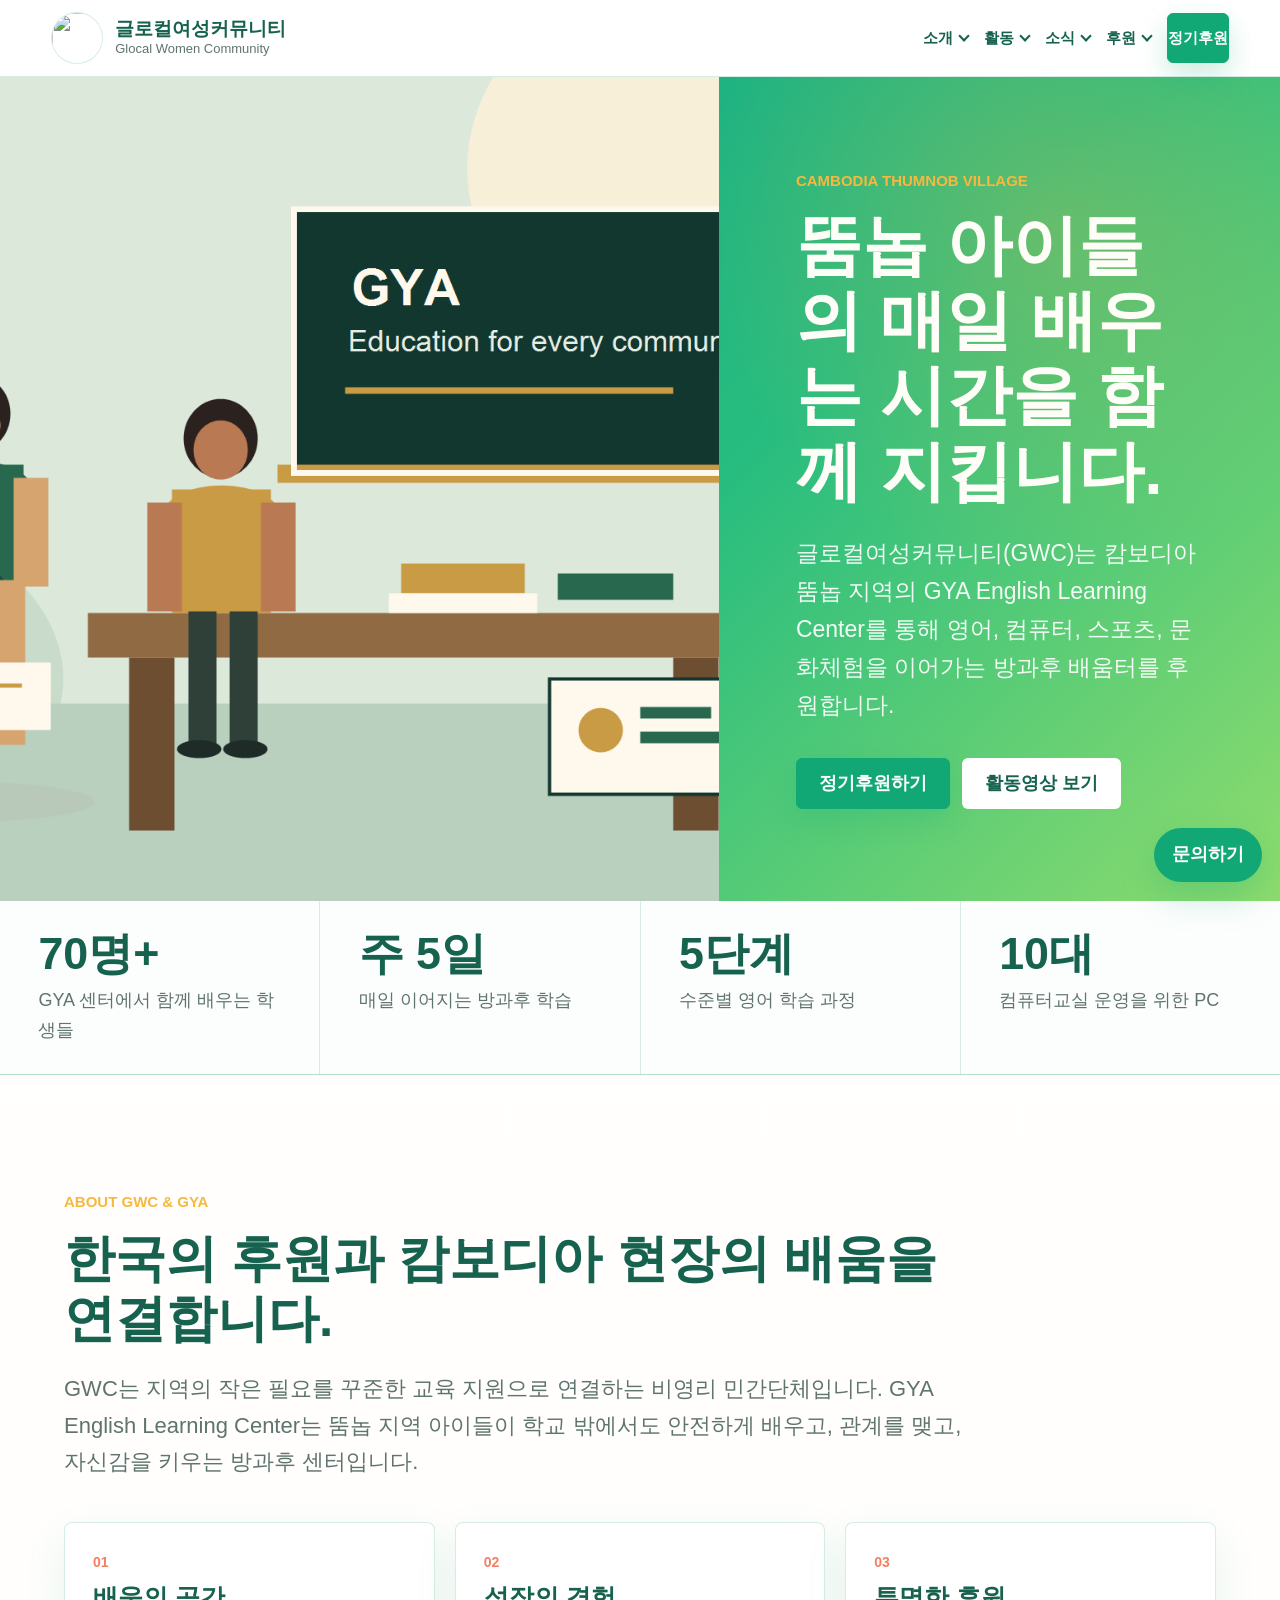
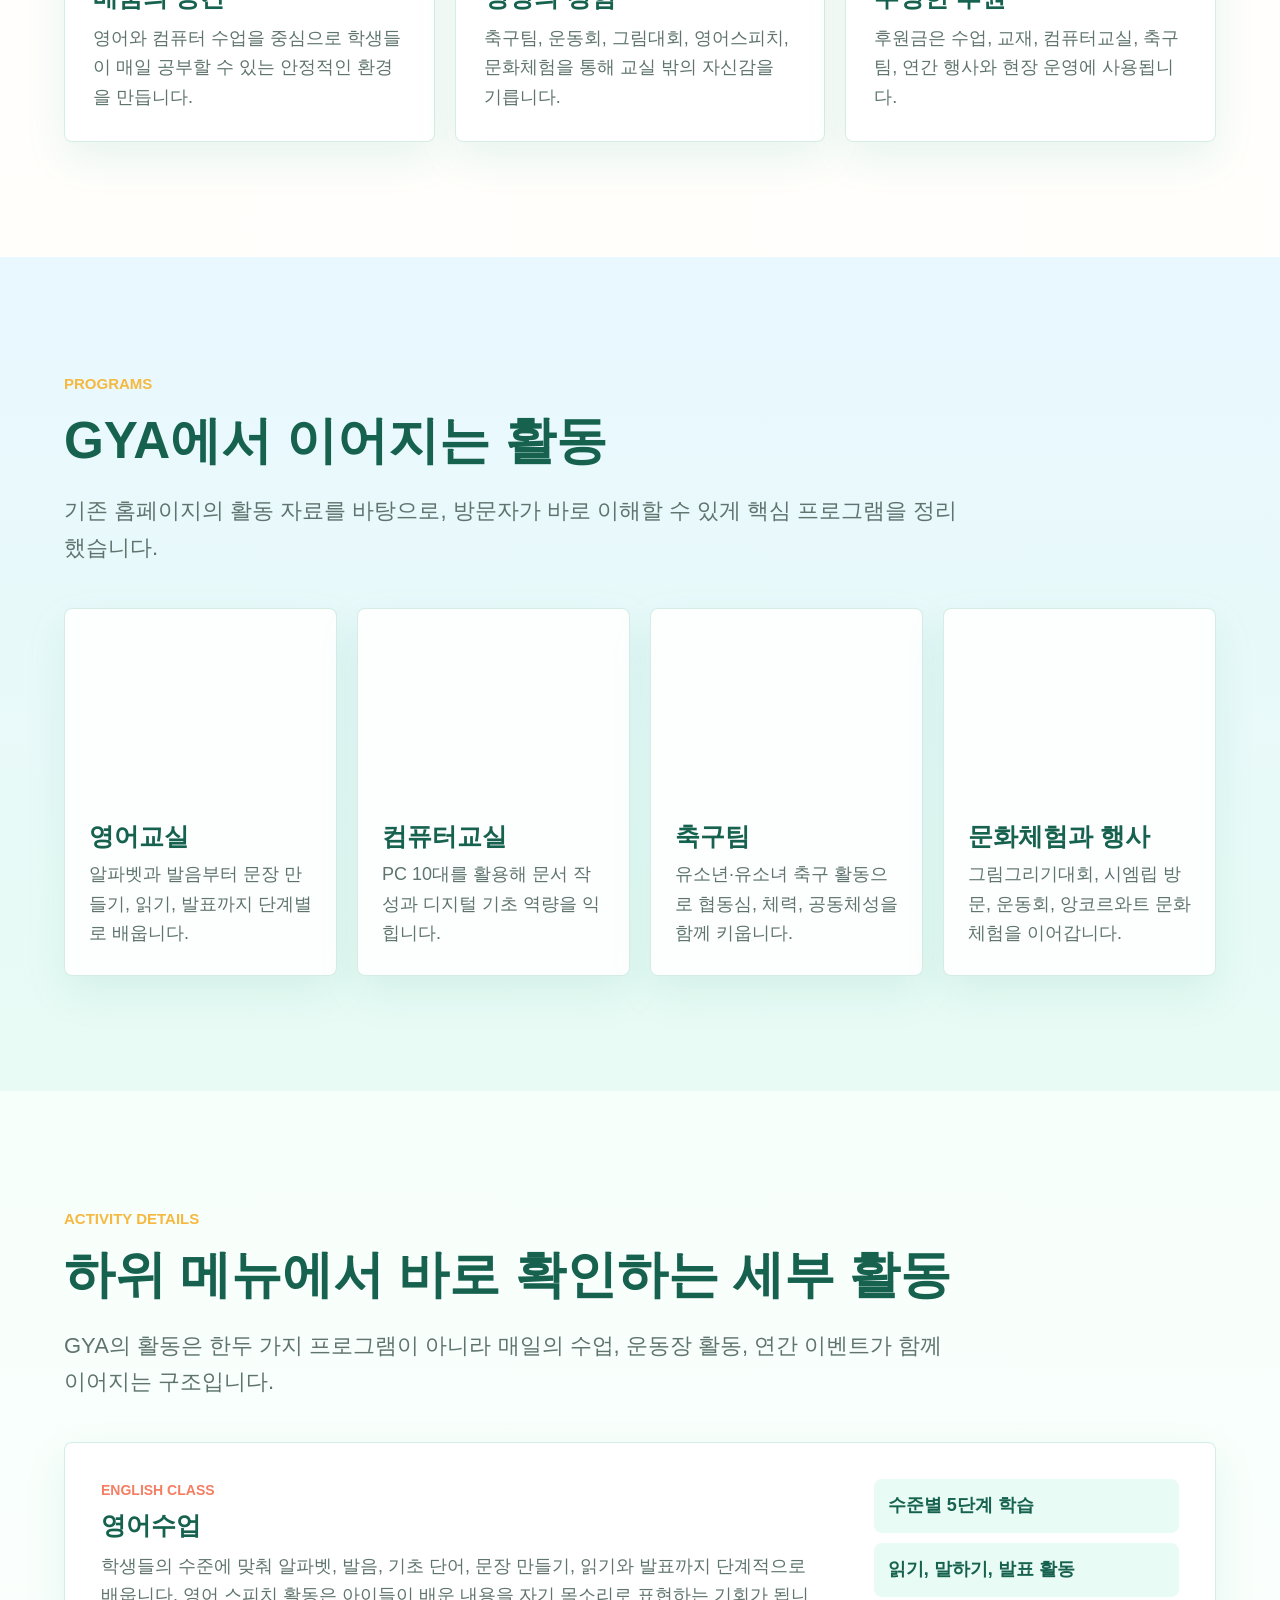
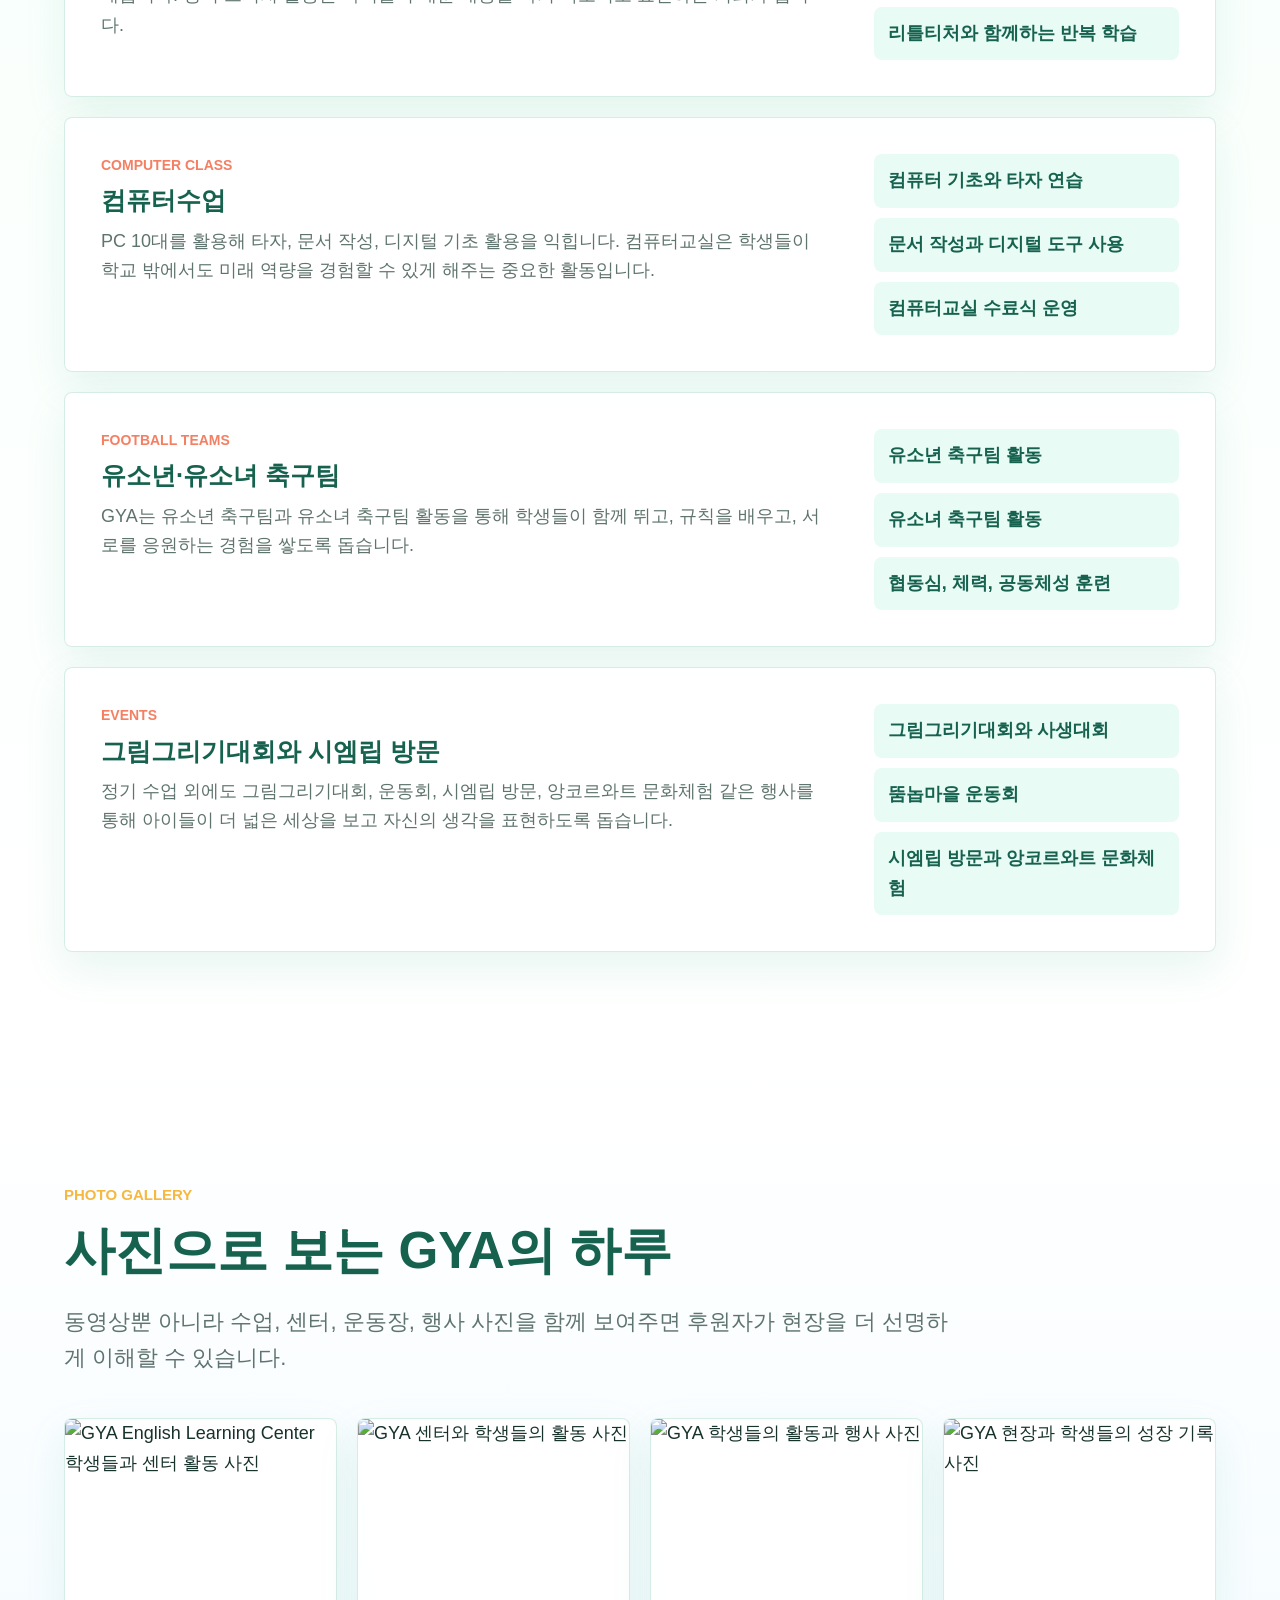
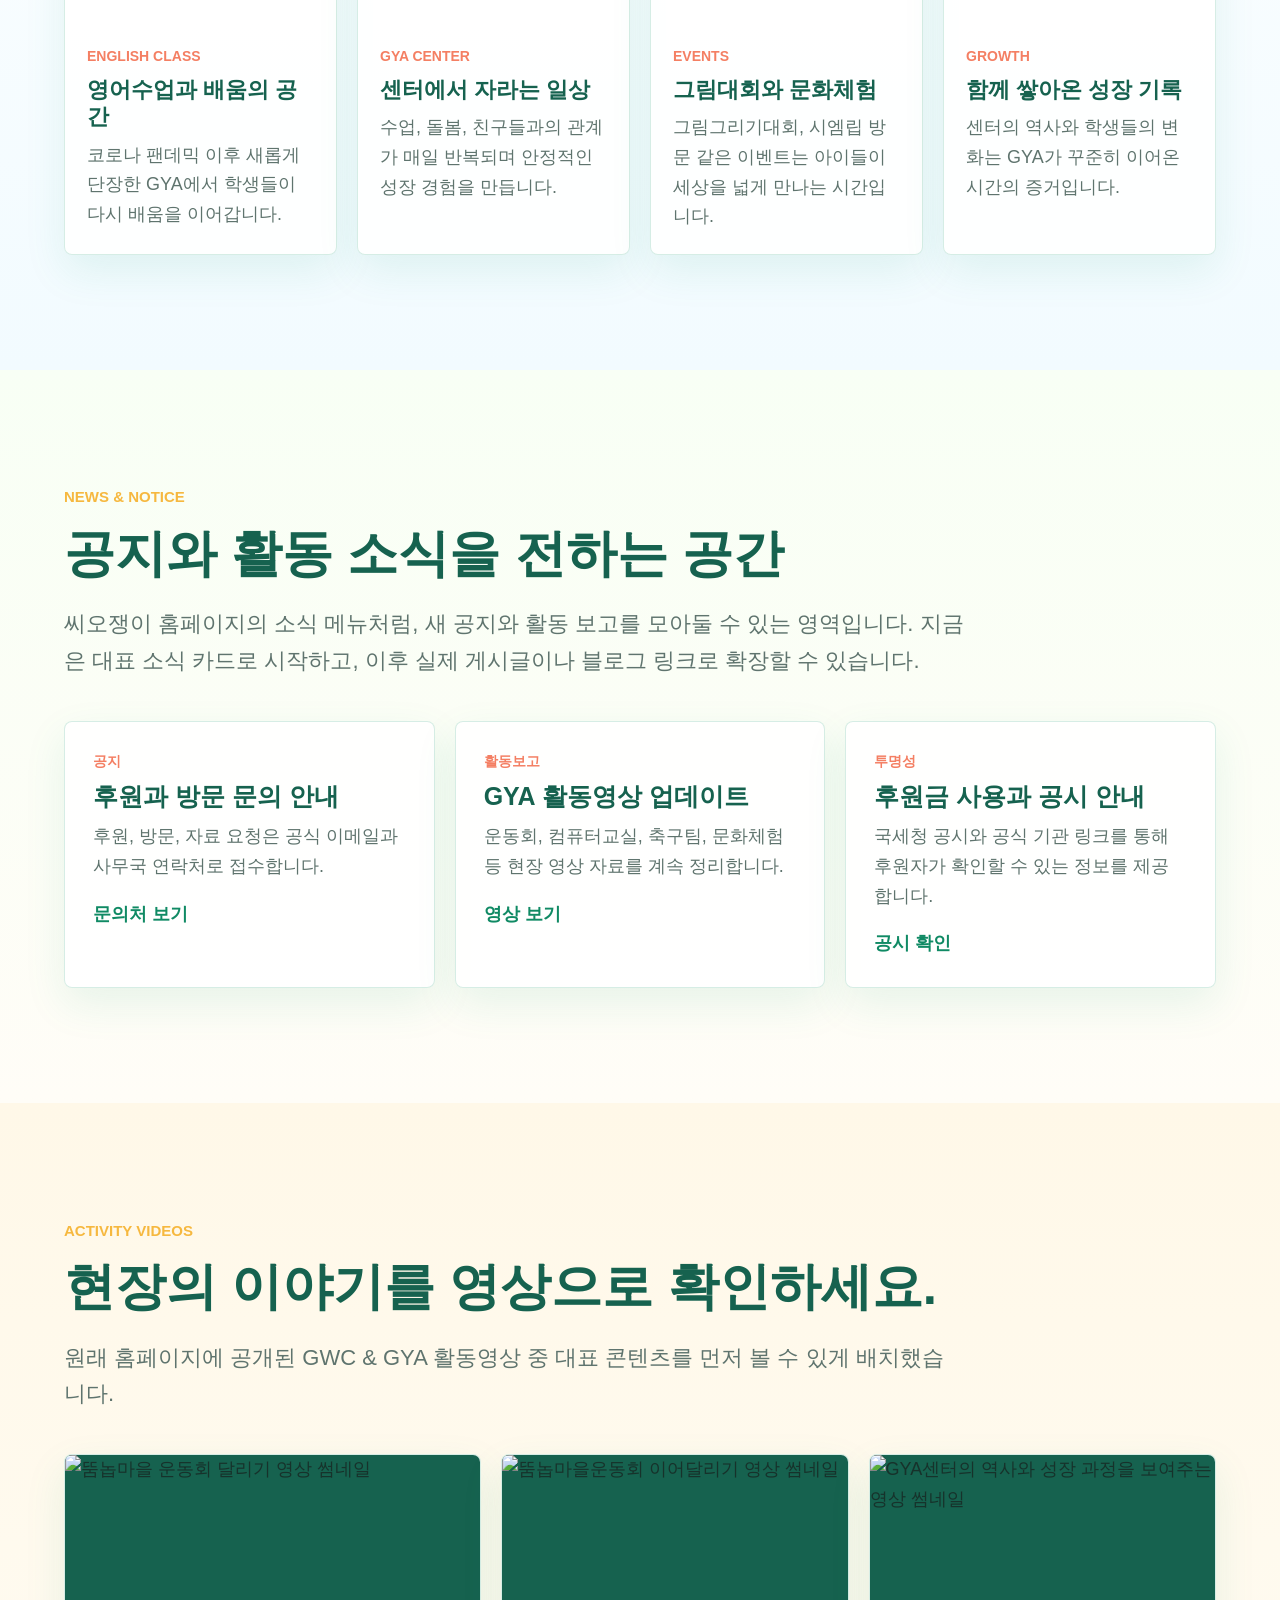
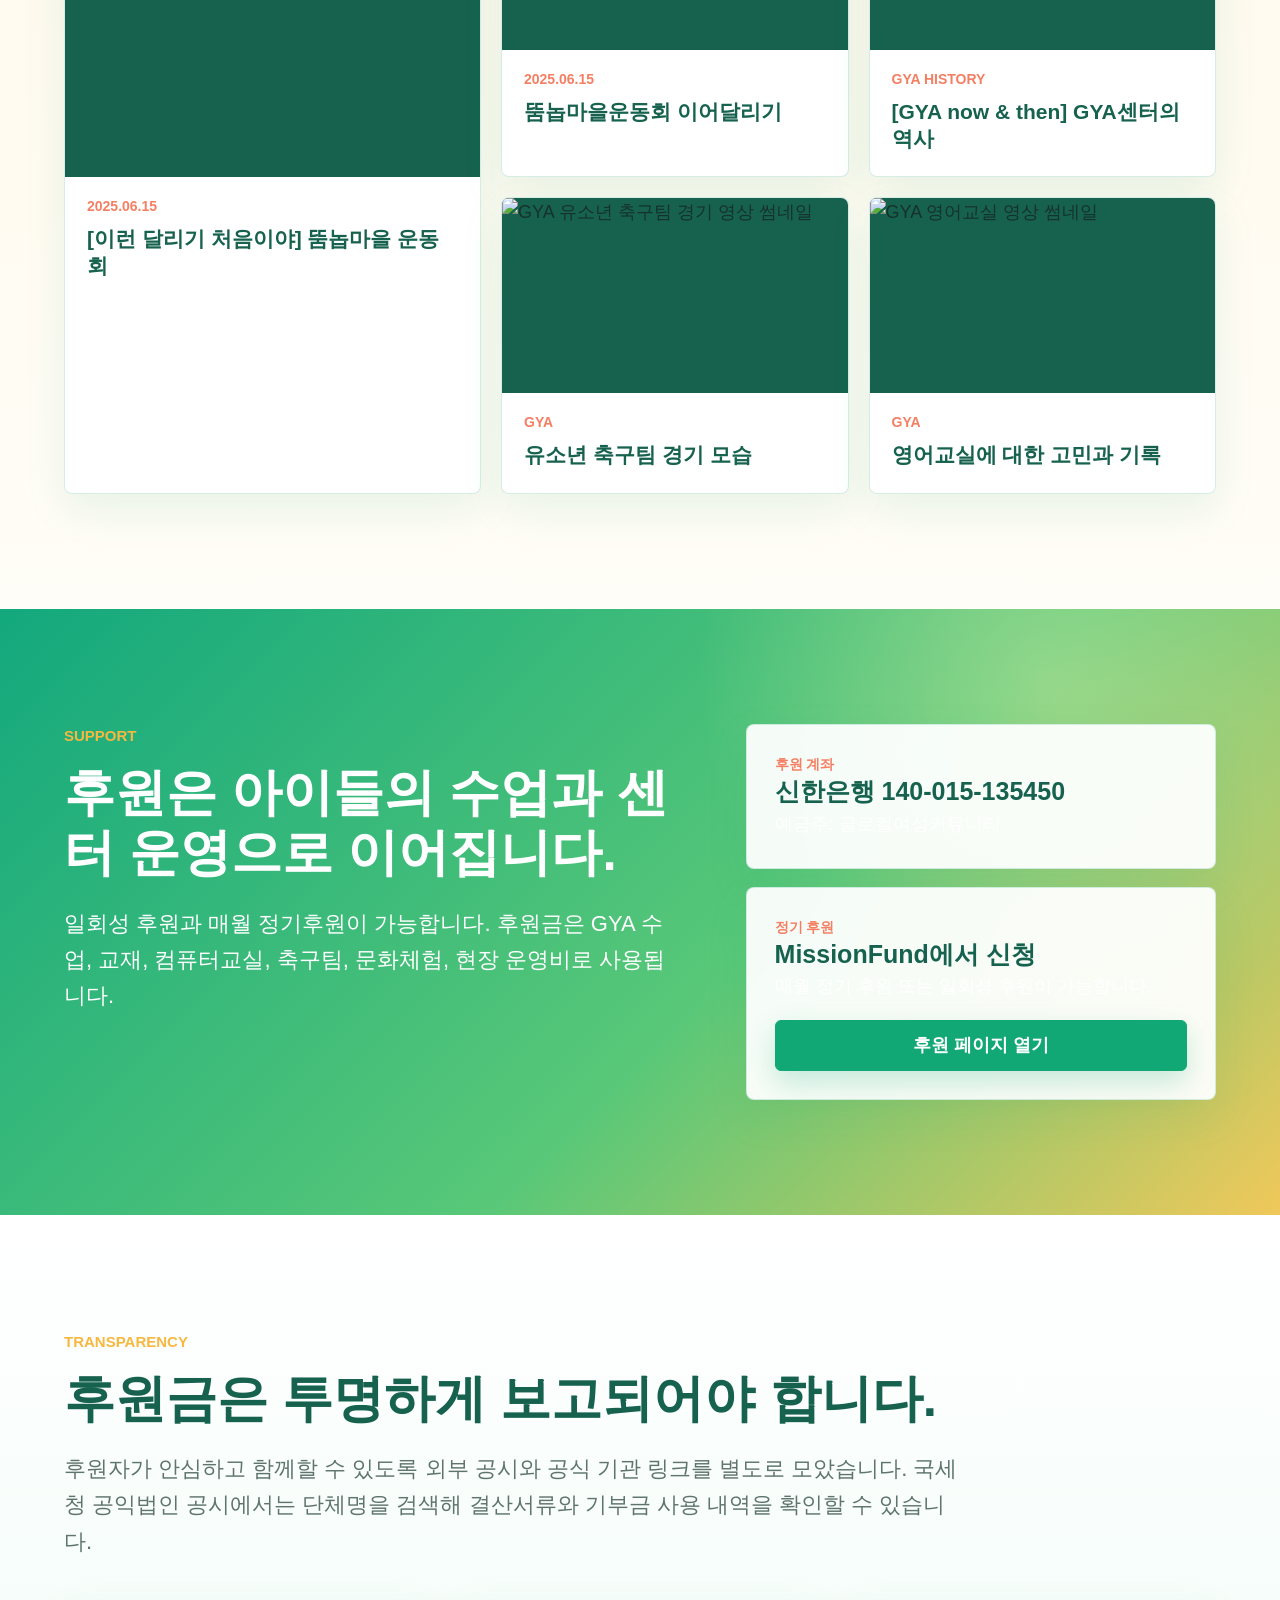
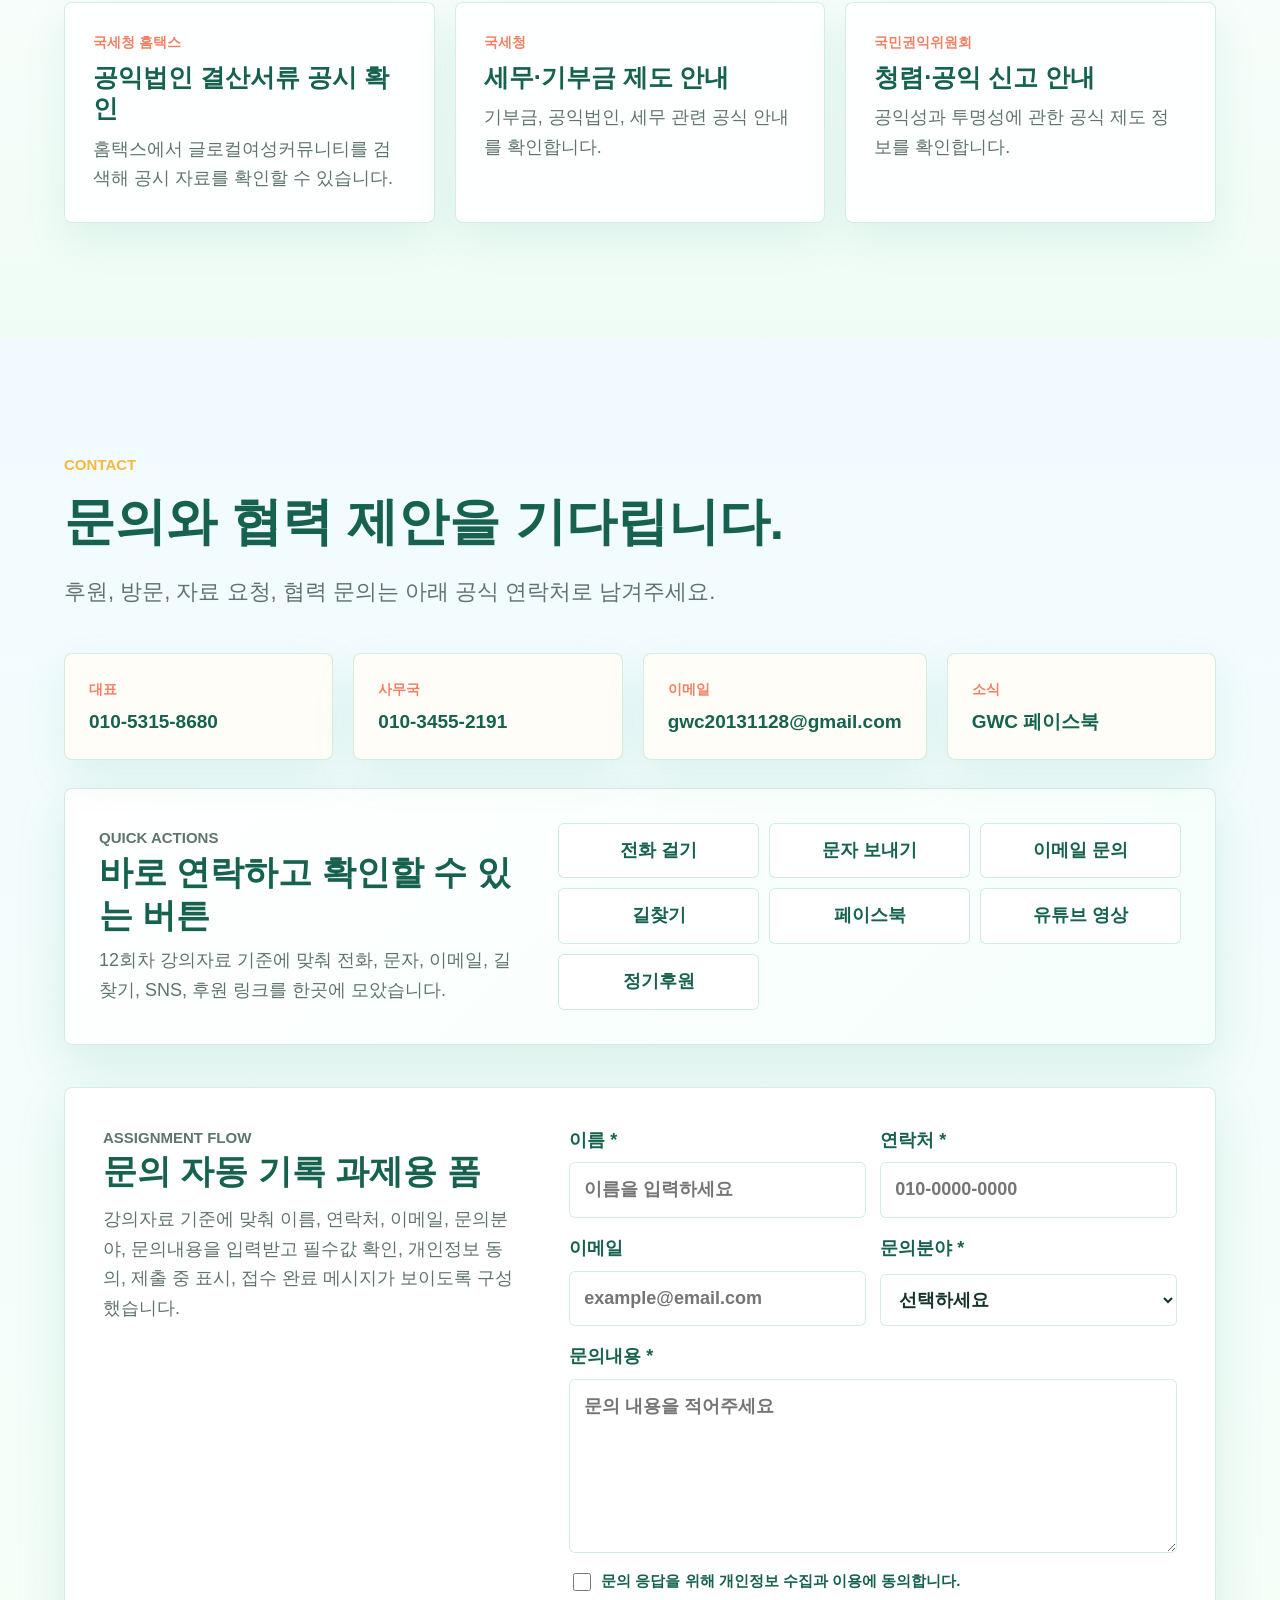
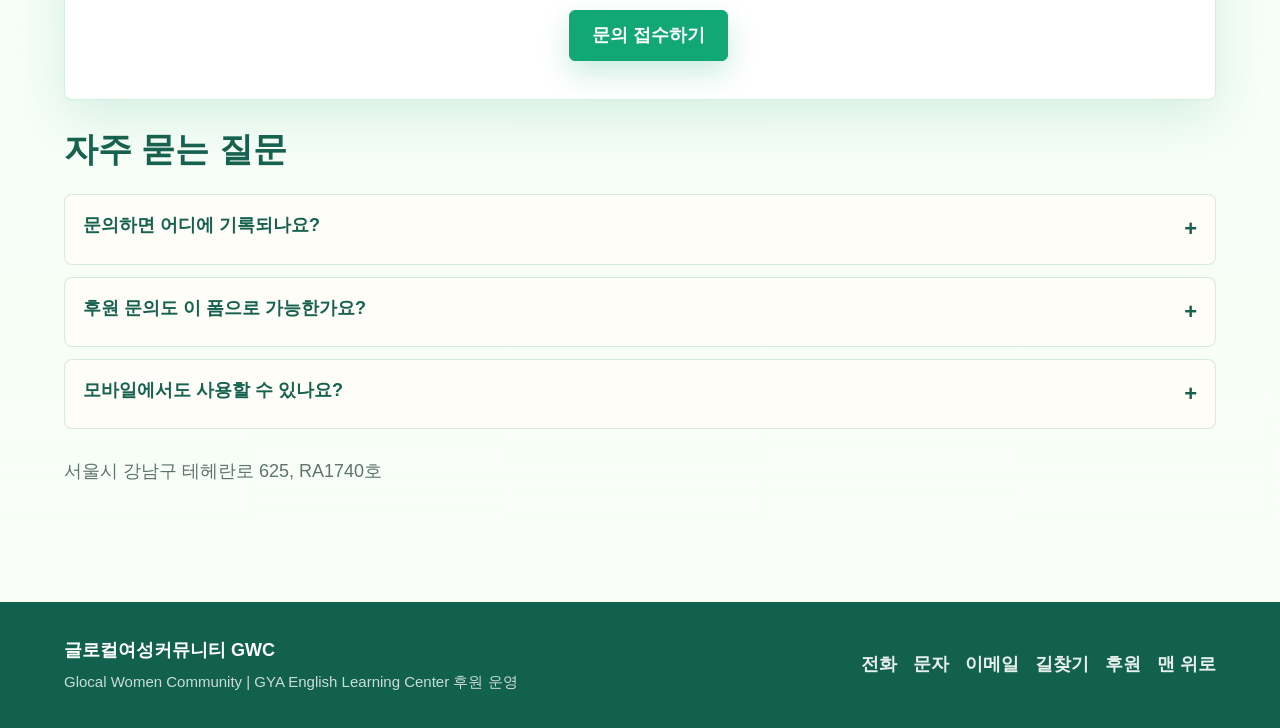
==== commit 23b12233: "Add action links and sharing metadata" ====
--- a/index.html
+++ b/index.html
@@ -8,6 +8,15 @@
       content="글로컬여성커뮤니티(GWC)는 캄보디아 뚬놉 지역의 GYA English Learning Center를 통해 아이들의 방과후 배움과 성장을 지원합니다."
     />
     <title>글로컬여성커뮤니티 GWC | GYA English Learning Center</title>
+    <meta property="og:type" content="website" />
+    <meta property="og:title" content="글로컬여성커뮤니티 GWC | GYA English Learning Center" />
+    <meta
+      property="og:description"
+      content="캄보디아 뚬놉 지역 아이들의 영어, 컴퓨터, 스포츠, 문화체험을 지원하는 GYA 방과후 배움터입니다."
+    />
+    <meta property="og:image" content="https://lovelysavina.github.io/glocalwc-homepage/assets/hero-education.png" />
+    <meta property="og:url" content="https://lovelysavina.github.io/glocalwc-homepage/" />
+    <meta name="twitter:card" content="summary_large_image" />
     <link rel="stylesheet" href="styles.css" />
   </head>
   <body>
@@ -432,6 +441,23 @@
             <span>소식</span>
             <strong>GWC 페이스북</strong>
           </a>
+        </div>
+
+        <div class="action-panel" aria-label="고객 행동 버튼">
+          <div>
+            <p class="eyebrow">Quick Actions</p>
+            <h3>바로 연락하고 확인할 수 있는 버튼</h3>
+            <p>12회차 강의자료 기준에 맞춰 전화, 문자, 이메일, 길찾기, SNS, 후원 링크를 한곳에 모았습니다.</p>
+          </div>
+          <div class="action-links">
+            <a href="tel:010-3455-2191">전화 걸기</a>
+            <a href="sms:010-3455-2191">문자 보내기</a>
+            <a href="mailto:gwc20131128@gmail.com">이메일 문의</a>
+            <a href="https://map.naver.com/p/search/서울시%20강남구%20테헤란로%20625" target="_blank" rel="noopener">길찾기</a>
+            <a href="https://www.facebook.com/glocalwc" target="_blank" rel="noopener">페이스북</a>
+            <a href="#videos">유튜브 영상</a>
+            <a href="https://go.missionfund.org/gya1" target="_blank" rel="noopener">정기후원</a>
+          </div>
         </div>
 
         <div class="assignment-panel" aria-label="과제형 문의 자동 기록 흐름">
@@ -515,7 +541,14 @@
         <strong>글로컬여성커뮤니티 GWC</strong>
         <p>Glocal Women Community | GYA English Learning Center 후원 운영</p>
       </div>
-      <a href="#home">맨 위로</a>
+      <div class="footer-links" aria-label="하단 주요 링크">
+        <a href="tel:010-3455-2191">전화</a>
+        <a href="sms:010-3455-2191">문자</a>
+        <a href="mailto:gwc20131128@gmail.com">이메일</a>
+        <a href="https://map.naver.com/p/search/서울시%20강남구%20테헤란로%20625" target="_blank" rel="noopener">길찾기</a>
+        <a href="https://go.missionfund.org/gya1" target="_blank" rel="noopener">후원</a>
+        <a href="#home">맨 위로</a>
+      </div>
     </footer>
 
     <a class="floating-contact" href="#contact">문의하기</a>
--- a/styles.css
+++ b/styles.css
@@ -267,6 +267,44 @@
 .contact-grid { grid-template-columns: repeat(4, 1fr); }
 .contact-grid a { padding: 24px; background: var(--paper); }
 .contact-grid strong { display: block; margin-top: 8px; color: var(--forest); font-size: 19px; line-height: 1.35; }
+.action-panel {
+  display: grid;
+  grid-template-columns: minmax(0, 0.8fr) minmax(320px, 1.2fr);
+  gap: clamp(22px, 4vw, 44px);
+  align-items: center;
+  margin-top: 28px;
+  padding: clamp(24px, 4vw, 34px);
+  border: 1px solid var(--line);
+  border-radius: 8px;
+  background: linear-gradient(135deg, #ffffff 0%, #f5fffb 100%);
+  box-shadow: var(--shadow);
+}
+.action-panel h3 {
+  margin: 0 0 10px;
+  color: var(--forest);
+  font-size: clamp(24px, 3vw, 34px);
+  line-height: 1.25;
+}
+.action-panel p { margin: 0; color: var(--muted); }
+.action-links {
+  display: grid;
+  grid-template-columns: repeat(3, minmax(0, 1fr));
+  gap: 10px;
+}
+.action-links a {
+  display: inline-flex;
+  align-items: center;
+  justify-content: center;
+  min-height: 50px;
+  padding: 12px 14px;
+  border: 1px solid rgba(18, 168, 117, 0.2);
+  border-radius: 6px;
+  color: var(--forest);
+  background: var(--white);
+  font-weight: 900;
+  text-align: center;
+}
+.action-links a:hover { background: var(--teal); }
 .assignment-panel {
   display: grid;
   grid-template-columns: minmax(0, 0.82fr) minmax(320px, 1.18fr);
@@ -385,6 +423,8 @@
 }
 .site-footer p { margin: 4px 0 0; color: rgba(255, 255, 255, 0.78); font-size: 15px; }
 .site-footer a { font-weight: 800; }
+.footer-links { display: flex; flex-wrap: wrap; justify-content: flex-end; gap: 10px 16px; }
+.footer-links a { color: rgba(255, 255, 255, 0.9); }
 
 @media (max-width: 1180px) {
   .site-nav {
@@ -428,6 +468,7 @@
   .hero-media { min-height: 420px; order: 2; }
   .hero-content { order: 1; }
   .story-grid, .program-grid, .video-grid, .contact-grid, .transparency-grid, .photo-grid, .news-grid { grid-template-columns: repeat(2, 1fr); }
+  .action-panel { grid-template-columns: 1fr; }
   .assignment-panel { grid-template-columns: 1fr; }
   .activity-detail-list article { grid-template-columns: 1fr; }
   .video-card.featured { grid-row: auto; }
@@ -444,6 +485,7 @@
   .hero-media { min-height: 300px; }
   .hero-actions, .button { width: 100%; }
   .impact-band, .story-grid, .program-grid, .video-grid, .contact-grid, .transparency-grid, .photo-grid, .news-grid { grid-template-columns: 1fr; }
+  .action-links { grid-template-columns: 1fr; }
   .form-row { grid-template-columns: 1fr; }
   .assignment-panel { padding: 22px; }
   .floating-contact { right: 12px; bottom: 12px; left: 12px; border-radius: 8px; }
@@ -452,4 +494,5 @@
   .program-thumb { min-height: 210px; }
   .support-section { padding-inline: 16px; }
   .site-footer { display: grid; padding: 28px 16px; }
-}
+  .footer-links { justify-content: flex-start; }
+}
